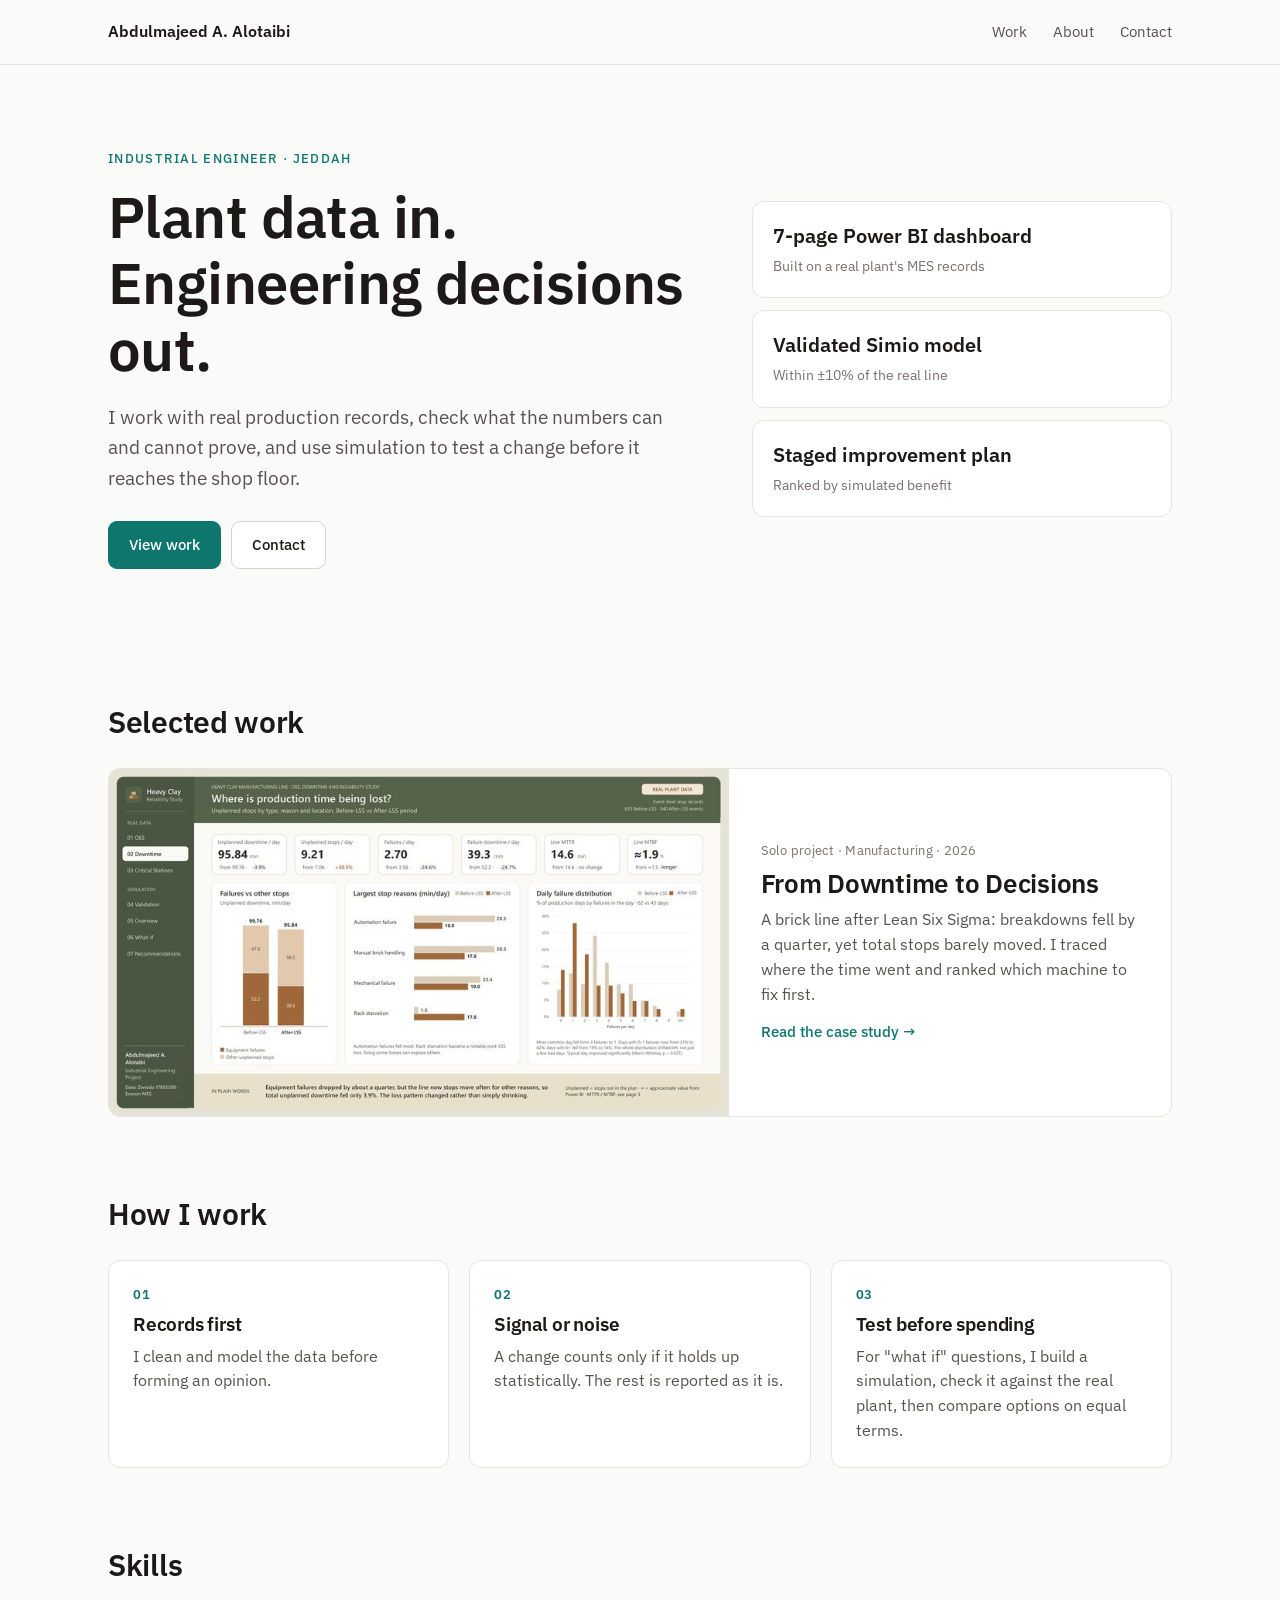
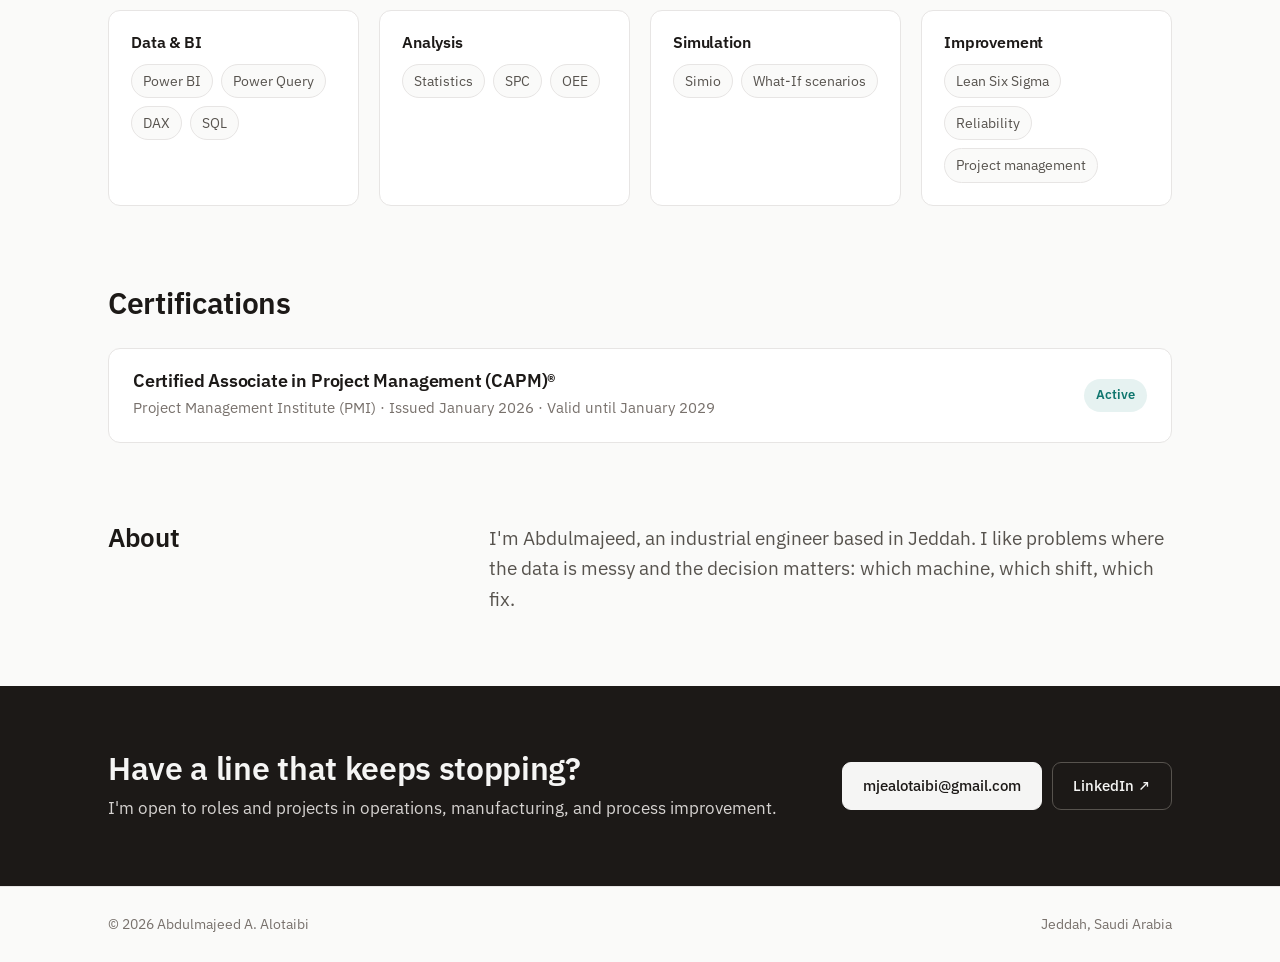
==== index.html @ 5c315143 "Add portfolio site" ====
<!DOCTYPE html>
<html lang="en">
<head>
<meta charset="utf-8">
<meta name="viewport" content="width=device-width, initial-scale=1">
<title>Abdulmajeed A. Alotaibi · Industrial Engineer</title>
<meta name="description" content="Industrial engineer in Jeddah. Real plant data, statistical evidence and validated simulation, used to decide where improvement effort should go first.">
<meta property="og:title" content="Abdulmajeed A. Alotaibi · Industrial Engineer">
<meta property="og:description" content="Plant data in. Engineering decisions out.">
<meta property="og:image" content="projects/heavy-clay/img/dashboard-01-thumb.jpg">
<link rel="icon" href="data:image/svg+xml,%3Csvg xmlns='http://www.w3.org/2000/svg' viewBox='0 0 32 32'%3E%3Crect width='32' height='32' rx='7' fill='%230F766E'/%3E%3Ctext x='16' y='22' font-family='Arial' font-size='16' font-weight='700' fill='white' text-anchor='middle'%3EAA%3C/text%3E%3C/svg%3E">
<link rel="preconnect" href="https://fonts.googleapis.com">
<link rel="preconnect" href="https://fonts.gstatic.com" crossorigin>
<link href="https://fonts.googleapis.com/css2?family=IBM+Plex+Sans:wght@400;500;600&display=swap" rel="stylesheet">
<link rel="stylesheet" href="style.css">
</head>
<body>

<nav class="nav" aria-label="Main">
  <div class="wrap">
    <a class="brand" href="./">Abdulmajeed A. Alotaibi</a>
    <ul>
      <li><a href="#work">Work</a></li>
      <li><a href="#about">About</a></li>
      <li><a href="#contact">Contact</a></li>
    </ul>
  </div>
</nav>

<main>

<header class="hero">
  <div class="wrap">
    <div>
      <div class="eyebrow">Industrial Engineer · Jeddah</div>
      <h1>Plant data in. Engineering decisions out.</h1>
      <p class="lead">I work with real production records, check what the numbers can and cannot prove, and use simulation to test a change before it reaches the shop floor.</p>
      <div class="btns">
        <a class="btn primary" href="#work">View work</a>
        <a class="btn" href="#contact">Contact</a>
      </div>
    </div>
    <div class="proof" aria-label="Highlights">
      <div class="card"><b>7-page Power BI dashboard</b><span>Built on a real plant's MES records</span></div>
      <div class="card"><b>Validated Simio model</b><span>Within ±10% of the real line</span></div>
      <div class="card"><b>Staged improvement plan</b><span>Ranked by simulated benefit</span></div>
    </div>
  </div>
</header>

<section id="work">
  <div class="wrap">
    <div class="sec-head">
      <h2>Selected work</h2>
    </div>
    <div class="work-grid">
      <a class="card work-card feature" href="projects/heavy-clay/">
        <div class="shot"><img src="projects/heavy-clay/img/dashboard-02-thumb.jpg" alt="Dashboard page showing unplanned stops before and after Lean Six Sigma" loading="lazy" width="800" height="450"></div>
        <div class="body">
          <div class="tags">Solo project · Manufacturing · 2026</div>
          <h3>From Downtime to Decisions</h3>
          <p>A brick line after Lean Six Sigma: breakdowns fell by a quarter, yet total stops barely moved. I traced where the time went and ranked which machine to fix first.</p>
          <span class="more">Read the case study →</span>
        </div>
      </a>
    </div>
  </div>
</section>

<section id="method" style="padding-top:8px">
  <div class="wrap">
    <div class="sec-head"><h2>How I work</h2></div>
    <div class="steps3">
      <div class="card"><div class="n">01</div><h3>Records first</h3><p>I clean and model the data before forming an opinion.</p></div>
      <div class="card"><div class="n">02</div><h3>Signal or noise</h3><p>A change counts only if it holds up statistically. The rest is reported as it is.</p></div>
      <div class="card"><div class="n">03</div><h3>Test before spending</h3><p>For "what if" questions, I build a simulation, check it against the real plant, then compare options on equal terms.</p></div>
    </div>
  </div>
</section>

<section id="skills" style="padding-top:8px">
  <div class="wrap">
    <div class="sec-head"><h2>Skills</h2></div>
    <div class="skills">
      <div class="card"><h3>Data &amp; BI</h3><div class="chips"><span class="chip">Power BI</span><span class="chip">Power Query</span><span class="chip">DAX</span><span class="chip">SQL</span></div></div>
      <div class="card"><h3>Analysis</h3><div class="chips"><span class="chip">Statistics</span><span class="chip">SPC</span><span class="chip">OEE</span></div></div>
      <div class="card"><h3>Simulation</h3><div class="chips"><span class="chip">Simio</span><span class="chip">What-If scenarios</span></div></div>
      <div class="card"><h3>Improvement</h3><div class="chips"><span class="chip">Lean Six Sigma</span><span class="chip">Reliability</span><span class="chip">Project management</span></div></div>
    </div>
  </div>
</section>

<section id="certifications" style="padding-top:8px">
  <div class="wrap">
    <div class="sec-head"><h2>Certifications</h2></div>
    <div class="card cert">
      <div>
        <h3>Certified Associate in Project Management (CAPM)®</h3>
        <p>Project Management Institute (PMI) · Issued January 2026 · Valid until January 2029</p>
      </div>
      <span class="badge">Active</span>
    </div>
  </div>
</section>

<section id="about" style="padding-top:8px">
  <div class="wrap about">
    <h2>About</h2>
    <p>I'm Abdulmajeed, an industrial engineer based in Jeddah. I like problems where the data is messy and the decision matters: which machine, which shift, which fix.</p>
  </div>
</section>

</main>

<section class="contact" id="contact">
  <div class="wrap">
    <div>
      <h2>Have a line that keeps stopping?</h2>
      <p>I'm open to roles and projects in operations, manufacturing, and process improvement.</p>
    </div>
    <div class="btns">
      <a class="btn primary" href="mailto:mjealotaibi@gmail.com">mjealotaibi@gmail.com</a>
      <a class="btn" href="https://www.linkedin.com/in/majalotaibi/" target="_blank" rel="noopener">LinkedIn ↗</a>
    </div>
  </div>
</section>

<footer>
  <div class="wrap"><span>© 2026 Abdulmajeed A. Alotaibi</span><span>Jeddah, Saudi Arabia</span></div>
</footer>

</body>
</html>
---- style.css ----
/* Abdulmajeed A. Alotaibi · portfolio
   Palette A: graphite + teal. One accent, used sparingly. */
:root{
  --bg:#FAFAF9; --card:#FFFFFF; --ink:#1C1917; --muted:#78716C; --soft:#57534E;
  --line:#E7E5E4; --line2:#D6D3D1; --accent:#0F766E; --accent-ink:#FFFFFF; --accent-soft:#E6F2F1;
  --real:#A0683A; --sim:#46533C;            /* project data colors, used only inside projects */
  --radius:12px; --wrap:1120px;
}
*{box-sizing:border-box}
html{scroll-behavior:smooth;scroll-padding-top:84px}
body{margin:0;background:var(--bg);color:var(--ink);font-family:"IBM Plex Sans","Segoe UI",system-ui,sans-serif;font-size:17px;line-height:1.6;-webkit-font-smoothing:antialiased}
img,video{max-width:100%;height:auto;display:block}
a{color:var(--accent);text-underline-offset:3px}
h1,h2,h3{line-height:1.15;margin:0;font-weight:600;letter-spacing:-.01em}
p{margin:0}
.wrap{max-width:var(--wrap);margin:0 auto;padding:0 28px}
.eyebrow{font-size:13px;letter-spacing:.1em;text-transform:uppercase;color:var(--accent);font-weight:500}
.muted{color:var(--muted)}
:focus-visible{outline:2px solid var(--accent);outline-offset:3px;border-radius:4px}

/* nav */
.nav{position:sticky;top:0;z-index:20;background:color-mix(in srgb,var(--bg) 92%,transparent);backdrop-filter:blur(8px);border-bottom:1px solid var(--line)}
.nav .wrap{display:flex;align-items:center;justify-content:space-between;height:64px;gap:16px}
.brand{font-weight:600;color:var(--ink);text-decoration:none;font-size:16px;white-space:nowrap}
.nav ul{display:flex;gap:26px;list-style:none;margin:0;padding:0;font-size:15px}
.nav ul a{color:var(--soft);text-decoration:none}
.nav ul a:hover{color:var(--ink)}
.back{color:var(--soft);text-decoration:none;font-size:15px;white-space:nowrap}
.back:hover{color:var(--ink)}

/* buttons */
.btns{display:flex;flex-wrap:wrap;gap:10px}
.btn{display:inline-flex;align-items:center;gap:8px;padding:11px 20px;border-radius:9px;font-size:15px;font-weight:500;text-decoration:none;border:1px solid var(--line2);color:var(--ink);background:var(--card)}
.btn:hover{border-color:var(--ink)}
.btn.primary{background:var(--accent);border-color:var(--accent);color:var(--accent-ink)}
.btn.primary:hover{background:#0B5E58;border-color:#0B5E58}

/* sections */
section{padding:72px 0}
.sec-head{display:flex;justify-content:space-between;align-items:end;gap:20px;margin-bottom:28px}
.sec-head h2{font-size:30px}
.sec-head p{max-width:52ch;color:var(--soft)}
.card{background:var(--card);border:1px solid var(--line);border-radius:var(--radius)}

/* home hero */
.hero{padding:84px 0 64px}
.hero .wrap{display:grid;grid-template-columns:minmax(0,7fr) minmax(0,5fr);gap:56px;align-items:center}
.hero h1{font-size:clamp(38px,5vw,58px);margin:14px 0 18px}
.hero .lead{font-size:19px;color:var(--soft);max-width:54ch;margin-bottom:28px}
.proof{display:grid;gap:12px}
.proof .card{padding:18px 20px}
.proof b{display:block;font-size:20px;font-weight:600}
.proof span{font-size:14px;color:var(--muted)}

/* work cards */
.work-grid{display:grid;grid-template-columns:repeat(2,minmax(0,1fr));gap:20px}
.work-card{overflow:hidden;text-decoration:none;color:inherit;display:flex;flex-direction:column;transition:border-color .15s}
.work-card:hover{border-color:var(--line2)}
.work-card:hover h3{text-decoration:underline;text-underline-offset:4px}
.work-card .shot{aspect-ratio:16/9;background:#EEEDEA;border-bottom:1px solid var(--line)}
.work-card .shot img{width:100%;height:100%;object-fit:cover}
.work-card .body{padding:20px 22px 22px;display:flex;flex-direction:column;gap:8px}
.tags{font-size:13px;color:var(--muted);letter-spacing:.02em}
.work-card h3{font-size:21px}
.work-card p{color:var(--soft);font-size:15.5px}
.more{margin-top:6px;font-size:15px;color:var(--accent);font-weight:500}
.work-card.feature{grid-column:1/-1;display:grid;grid-template-columns:minmax(0,7fr) minmax(0,5fr)}
.work-card.feature .shot{aspect-ratio:auto;min-height:100%;border-bottom:0;border-right:1px solid var(--line)}
.work-card.feature .body{justify-content:center;padding:32px}
.work-card.feature h3{font-size:26px}
.slot{border:1px dashed var(--line2);border-radius:var(--radius);display:flex;align-items:center;justify-content:center;color:var(--muted);font-size:15px;min-height:260px;padding:20px;text-align:center}

/* how I work */
.steps3{display:grid;grid-template-columns:repeat(3,minmax(0,1fr));gap:20px}
.steps3 .card{padding:24px}
.steps3 .n{font-size:13px;color:var(--accent);font-weight:600;letter-spacing:.06em}
.steps3 h3{font-size:19px;margin:8px 0}
.steps3 p{color:var(--soft);font-size:15.5px}

/* skills */
.skills{display:grid;grid-template-columns:repeat(4,minmax(0,1fr));gap:20px}
.skills .card{padding:22px}
.skills h3{font-size:16px;margin-bottom:12px}
.chips{display:flex;flex-wrap:wrap;gap:8px}
.chip{font-size:14px;padding:5px 11px;border-radius:999px;background:var(--bg);border:1px solid var(--line);color:var(--soft)}

/* certifications */
.cert{display:flex;justify-content:space-between;align-items:center;gap:20px;padding:22px 24px}
.cert h3{font-size:18px}
.cert p{font-size:15px;color:var(--muted);margin-top:4px}
.badge{flex:none;font-size:13px;font-weight:600;color:var(--accent);background:var(--accent-soft);padding:6px 12px;border-radius:999px}

/* about + contact */
.about{display:grid;grid-template-columns:minmax(0,4fr) minmax(0,8fr);gap:40px}
.about p{font-size:19px;color:var(--soft);max-width:62ch}
.contact{background:var(--ink);color:#F5F5F4;padding:64px 0}
.contact .wrap{display:flex;justify-content:space-between;align-items:center;gap:28px;flex-wrap:wrap}
.contact h2{font-size:32px}
.contact p{color:#D6D3D1;margin-top:8px}
.contact .btn{background:transparent;color:#F5F5F4;border-color:#57534E}
.contact .btn:hover{border-color:#F5F5F4}
.contact .btn.primary{background:#F5F5F4;color:var(--ink);border-color:#F5F5F4}
footer{padding:26px 0;font-size:14px;color:var(--muted);border-top:1px solid var(--line)}
footer .wrap{display:flex;justify-content:space-between;gap:16px;flex-wrap:wrap}

/* ---------- project page ---------- */
.p-hero{padding:64px 0 40px}
.p-hero h1{font-size:clamp(38px,5.2vw,60px);margin:14px 0 14px}
.p-hero .lead{font-size:20px;color:var(--soft);max-width:60ch;margin-bottom:28px}
.p-cover{margin-top:40px;border-radius:var(--radius);overflow:hidden;border:1px solid var(--line);aspect-ratio:16/7;background:#2B3027}
.p-cover img{width:100%;height:100%;object-fit:cover}

.path{display:grid;grid-template-columns:repeat(7,minmax(0,1fr));position:relative;margin-top:8px}
.path::before{content:"";position:absolute;left:7%;right:7%;top:22px;height:3px;background:var(--line2);border-radius:2px}
.stop{position:relative;text-align:center;text-decoration:none;color:inherit;padding:0 4px}
.stop i{display:block;width:44px;height:44px;margin:0 auto 10px;border-radius:12px;background:var(--card);border:2px solid var(--line2);position:relative}
.stop i::after{content:"";position:absolute;inset:12px;border-radius:4px;background:var(--real)}
.stop.sim i::after{background:var(--sim)}
.stop.dec i::after{background:var(--ink)}
.stop b{display:block;font-size:15px;font-weight:600}
.stop span{display:block;font-size:13px;color:var(--muted);line-height:1.35}
.stop:hover b{text-decoration:underline;text-underline-offset:3px}
.key{display:flex;gap:18px;flex-wrap:wrap;margin-top:18px;font-size:13px;color:var(--muted)}
.key span::before{content:"";display:inline-block;width:10px;height:10px;border-radius:3px;margin-right:7px;vertical-align:-1px;background:var(--real)}
.key .s::before{background:var(--sim)}.key .d::before{background:var(--ink)}

.prose{max-width:68ch}
.prose h3{font-size:21px;margin:34px 0 10px}
.prose h3:first-child{margin-top:0}
.prose p{color:var(--soft);font-size:17.5px}
.prose p+p{margin-top:12px}
.two{display:grid;grid-template-columns:minmax(0,7fr) minmax(0,5fr);gap:48px;align-items:start}
.aside{padding:22px 24px}
.aside h3{font-size:16px;margin-bottom:12px}
.aside ul{margin:0;padding-left:18px;color:var(--soft);font-size:15.5px}
.aside li+li{margin-top:8px}

.gallery{display:grid;grid-template-columns:repeat(3,minmax(0,1fr));gap:16px}
.gallery button{all:unset;cursor:zoom-in;display:flex;flex-direction:column;background:var(--card);border:1px solid var(--line);border-radius:var(--radius);overflow:hidden}
.gallery button:hover{border-color:var(--line2)}
.gallery button:focus-visible{outline:2px solid var(--accent);outline-offset:3px}
.gallery img{aspect-ratio:16/9;width:100%;height:auto;object-fit:cover;border-bottom:1px solid var(--line)}
.gallery .cap{padding:12px 14px;display:flex;flex-direction:column;gap:4px}
.gallery .cap b{font-size:15px;font-weight:600;line-height:1.3}
.gallery .cap span{font-size:12.5px;color:var(--muted)}
.dot{display:inline-block;width:8px;height:8px;border-radius:2px;margin-right:6px;vertical-align:0;background:var(--real)}
.dot.sim{background:var(--sim)}.dot.mix{background:linear-gradient(90deg,var(--real) 50%,var(--sim) 50%)}

.video{border-radius:var(--radius);overflow:hidden;border:1px solid var(--line);background:#000}
.video video{width:100%;aspect-ratio:16/9}

.table-wrap{overflow-x:auto}
table{width:100%;border-collapse:collapse;font-size:15.5px;background:var(--card);border:1px solid var(--line);border-radius:var(--radius);overflow:hidden}
th,td{padding:12px 16px;text-align:left;border-bottom:1px solid var(--line)}
th{font-size:13px;font-weight:500;color:var(--muted);background:#F5F5F4}
td.num,th.num{text-align:right;font-variant-numeric:tabular-nums}
tr.best td{background:var(--accent-soft);font-weight:600}
tr.base td{color:var(--muted);font-style:italic}
tr:last-child td{border-bottom:0}
.note{font-size:14.5px;color:var(--muted);margin-top:12px;max-width:80ch}

.phases{display:grid;grid-template-columns:repeat(3,minmax(0,1fr));gap:16px;margin-top:28px}
.phases .card{padding:20px 22px;border-top:3px solid var(--accent)}
.phases .card:nth-child(2){border-top-color:#5EA59E}
.phases .card:nth-child(3){border-top-color:#B5D6D2}
.phases .lab{font-size:12.5px;font-weight:600;letter-spacing:.06em;color:var(--accent)}
.phases h3{font-size:18px;margin:6px 0 6px}
.phases p{font-size:15px;color:var(--soft)}

.judg{display:grid;grid-template-columns:repeat(3,minmax(0,1fr));gap:16px}
.judg .card{padding:22px}
.judg h3{font-size:17px;margin-bottom:8px}
.judg p{font-size:15.5px;color:var(--soft)}

.report{display:grid;grid-template-columns:minmax(0,5fr) minmax(0,7fr);gap:40px;align-items:center}
.report .doc{aspect-ratio:210/297;max-width:300px;border-radius:6px;overflow:hidden;border:1px solid var(--line);box-shadow:0 1px 0 var(--line)}
.report .doc img{width:100%;height:100%;object-fit:cover}

.pager{display:flex;justify-content:space-between;gap:16px;padding:28px 0;border-top:1px solid var(--line)}
.pager a{text-decoration:none;color:var(--soft)}
.pager a:hover{color:var(--ink)}

/* lightbox */
.lb{position:fixed;inset:0;background:rgba(28,25,23,.94);display:none;z-index:50;align-items:center;justify-content:center;flex-direction:column;padding:24px}
.lb.open{display:flex}
.lb img{max-width:min(1600px,100%);max-height:calc(100vh - 120px);border-radius:8px;background:#fff}
.lb .bar{display:flex;align-items:center;gap:14px;margin-top:14px;color:#E7E5E4;font-size:15px;max-width:1600px;width:100%;justify-content:space-between}
.lb button{all:unset;cursor:pointer;color:#F5F5F4;border:1px solid #57534E;border-radius:8px;padding:8px 14px;font-size:15px}
.lb button:hover{border-color:#F5F5F4}
.lb button:focus-visible{outline:2px solid #5EA59E;outline-offset:2px}

/* responsive */
@media (max-width:980px){
  .work-card.feature{grid-template-columns:minmax(0,1fr)}
  .work-card.feature .shot{aspect-ratio:16/9;border-right:0;border-bottom:1px solid var(--line)}
  .hero .wrap,.two,.about,.report{grid-template-columns:minmax(0,1fr)}
  .skills{grid-template-columns:repeat(2,minmax(0,1fr))}
  .gallery,.steps3,.phases,.judg{grid-template-columns:repeat(2,minmax(0,1fr))}
}
@media (max-width:720px){
  body{font-size:16px}
  .wrap{padding:0 20px}
  section{padding:56px 0}
  .nav ul{gap:16px;font-size:14px}
  .pnav ul{display:none}
  .work-grid,.skills,.gallery,.steps3,.phases,.judg{grid-template-columns:minmax(0,1fr)}
  .sec-head{flex-direction:column;align-items:start}
  .path{grid-template-columns:minmax(0,1fr);gap:6px}
  .path::before{left:21px;right:auto;top:22px;bottom:22px;width:3px;height:auto}
  .stop{display:grid;grid-template-columns:44px minmax(0,1fr);gap:0 14px;text-align:left;align-items:center}
  .stop i{grid-row:span 2;margin:0}
  .cert{flex-direction:column;align-items:start}
  .p-cover{aspect-ratio:16/9}
}
@media (prefers-reduced-motion:reduce){html{scroll-behavior:auto}}
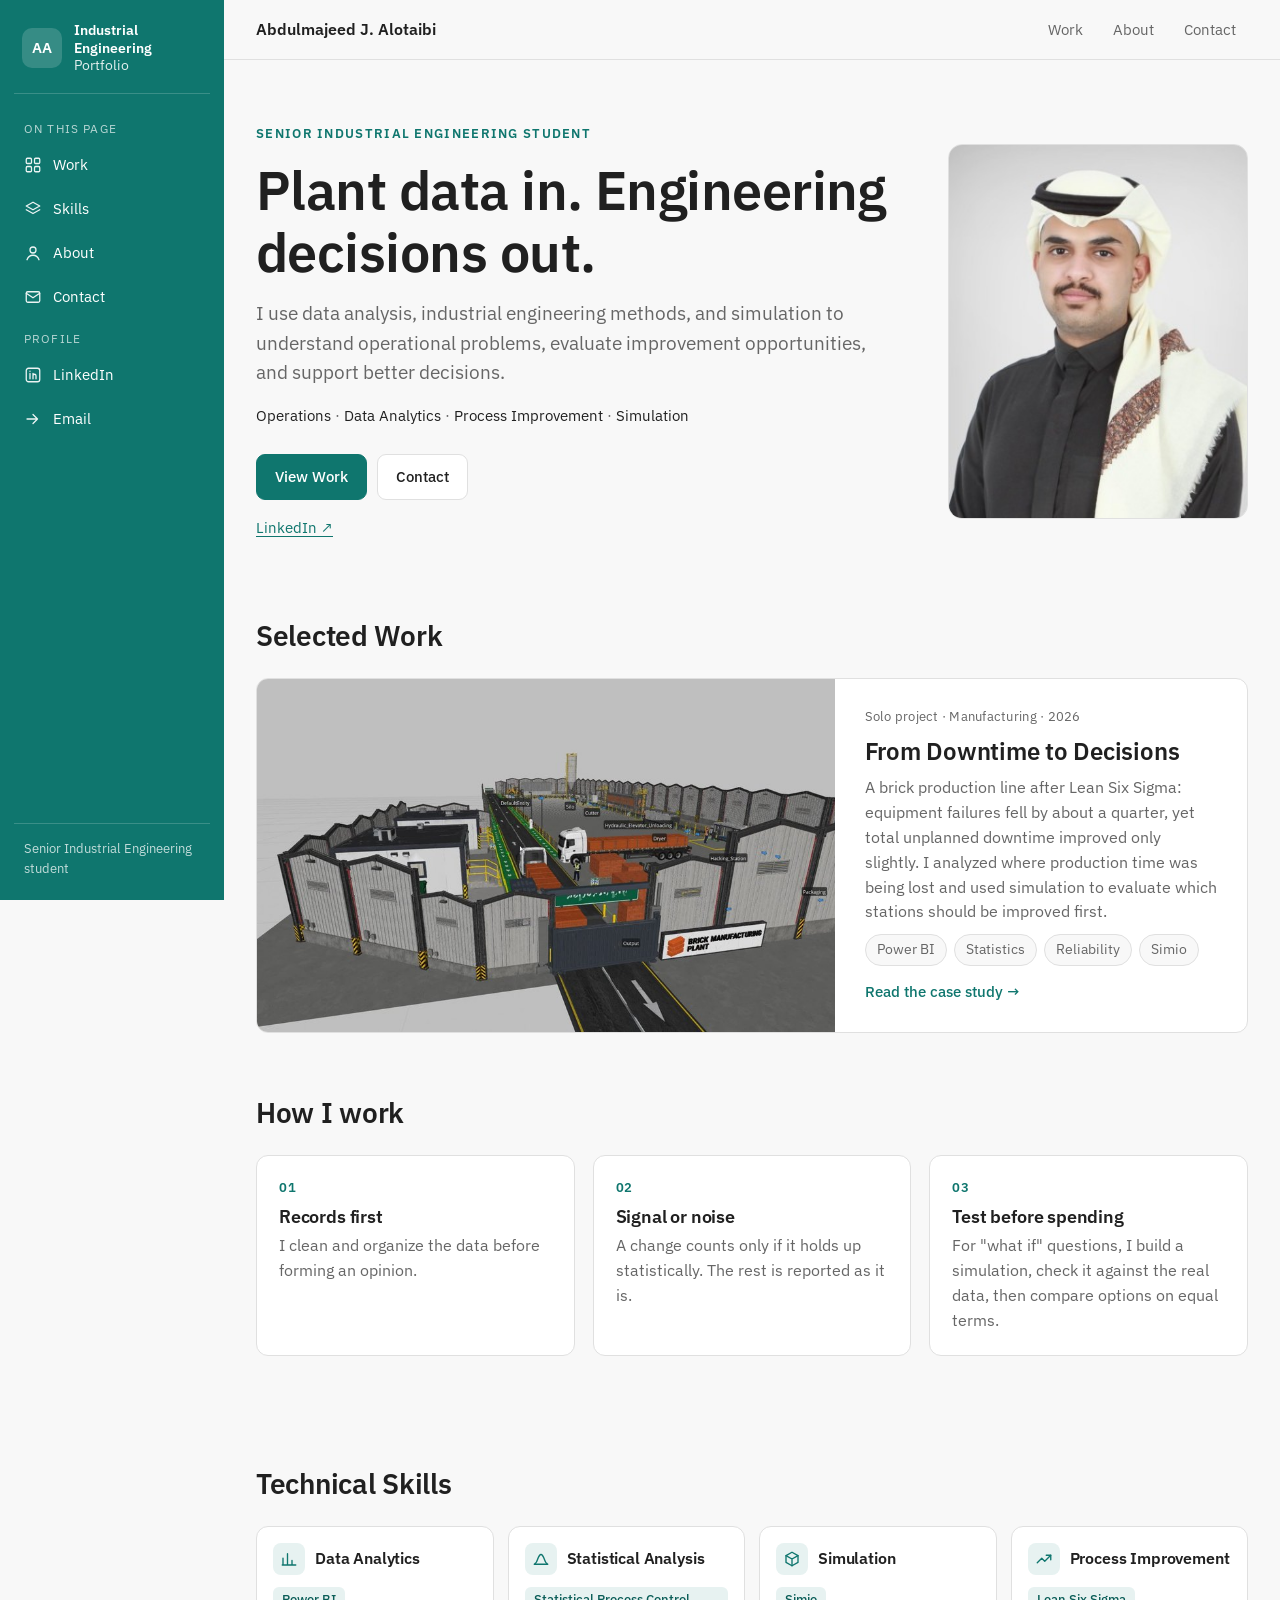
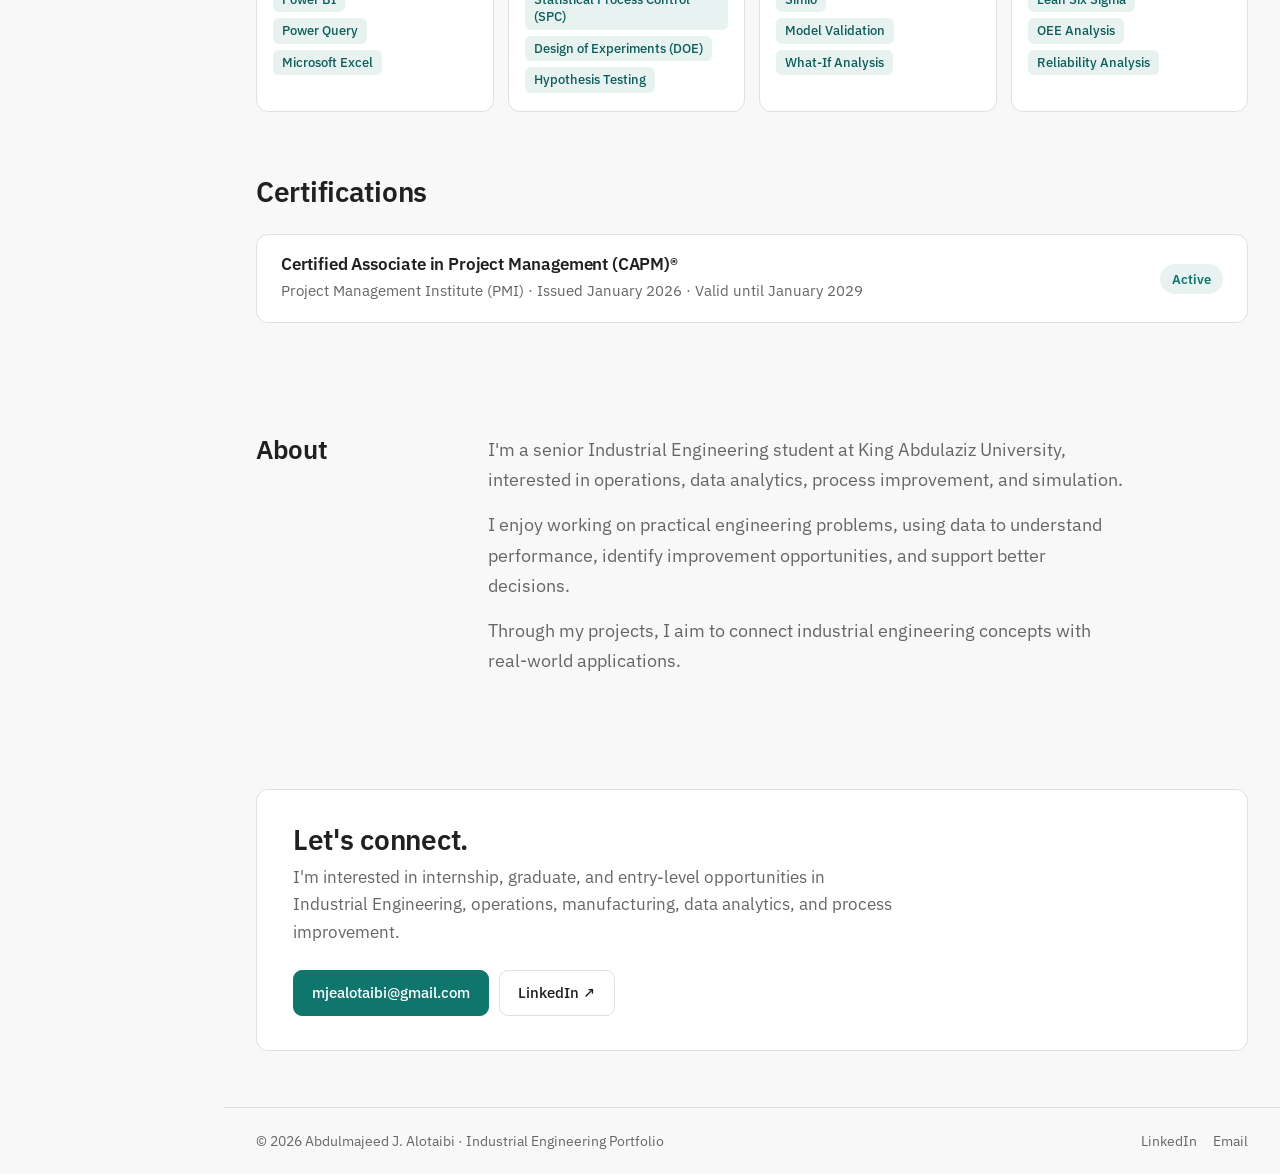
==== commit efb2a6ad: "Add files via upload" ====
--- a/index.html
+++ b/index.html
@@ -3,131 +3,187 @@
 <head>
 <meta charset="utf-8">
 <meta name="viewport" content="width=device-width, initial-scale=1">
-<title>Abdulmajeed A. Alotaibi · Industrial Engineer</title>
-<meta name="description" content="Industrial engineer in Jeddah. Real plant data, statistical evidence and validated simulation, used to decide where improvement effort should go first.">
-<meta property="og:title" content="Abdulmajeed A. Alotaibi · Industrial Engineer">
-<meta property="og:description" content="Plant data in. Engineering decisions out.">
-<meta property="og:image" content="projects/heavy-clay/img/dashboard-01-thumb.jpg">
-<link rel="icon" href="data:image/svg+xml,%3Csvg xmlns='http://www.w3.org/2000/svg' viewBox='0 0 32 32'%3E%3Crect width='32' height='32' rx='7' fill='%230F766E'/%3E%3Ctext x='16' y='22' font-family='Arial' font-size='16' font-weight='700' fill='white' text-anchor='middle'%3EAA%3C/text%3E%3C/svg%3E">
+<title>Abdulmajeed J. Alotaibi | Industrial Engineering Portfolio</title>
+<meta name="description" content="Portfolio of Abdulmajeed J. Alotaibi, a senior Industrial Engineering student using data analysis, industrial engineering methods and simulation to understand operational problems and support better decisions.">
+<meta name="author" content="Abdulmajeed J. Alotaibi">
+<link rel="canonical" href="https://aa-alotaibi.github.io/">
+<meta property="og:type" content="website">
+<meta property="og:site_name" content="Abdulmajeed J. Alotaibi | Industrial Engineering Portfolio">
+<meta property="og:title" content="Abdulmajeed J. Alotaibi | Industrial Engineering Portfolio">
+<meta property="og:description" content="Plant data in. Engineering decisions out. Industrial engineering projects built on real data, statistics and simulation.">
+<meta property="og:url" content="https://aa-alotaibi.github.io/">
+<meta property="og:image" content="https://aa-alotaibi.github.io/projects/heavy-clay/img/og-image.jpg">
+<meta property="og:image:width" content="1200">
+<meta property="og:image:height" content="630">
+<meta property="og:image:alt" content="3D Simio model of a heavy clay brick production line">
+<meta name="twitter:card" content="summary_large_image">
+<meta name="theme-color" content="#0F766E">
+<link rel="icon" href="assets/img/favicon.svg" type="image/svg+xml">
+<link rel="icon" href="assets/img/favicon-32.png" sizes="32x32" type="image/png">
+<link rel="apple-touch-icon" href="assets/img/apple-touch-icon.png">
 <link rel="preconnect" href="https://fonts.googleapis.com">
 <link rel="preconnect" href="https://fonts.gstatic.com" crossorigin>
-<link href="https://fonts.googleapis.com/css2?family=IBM+Plex+Sans:wght@400;500;600&display=swap" rel="stylesheet">
-<link rel="stylesheet" href="style.css">
+<link href="https://fonts.googleapis.com/css2?family=IBM+Plex+Sans:wght@400;500;600&amp;display=swap" rel="stylesheet">
+<link rel="stylesheet" href="assets/css/style.css">
 </head>
-<body>
+<body id="top">
+<a class="skip" href="#main">Skip to content</a>
 
-<nav class="nav" aria-label="Main">
-  <div class="wrap">
-    <a class="brand" href="./">Abdulmajeed A. Alotaibi</a>
-    <ul>
-      <li><a href="#work">Work</a></li>
-      <li><a href="#about">About</a></li>
-      <li><a href="#contact">Contact</a></li>
-    </ul>
-  </div>
-</nav>
+<aside class="sidebar" id="sidebar" aria-label="Sidebar">
+  <button class="sb-close" type="button" data-close-drawer aria-label="Close menu">Close ✕</button>
+  <a class="sb-id" href="#top" aria-label="Abdulmajeed J. Alotaibi, Industrial Engineering Portfolio: back to top">
+    <span class="sb-mono" aria-hidden="true">AA</span>
+    <span class="sb-t"><b>Industrial Engineering</b>Portfolio</span>
+  </a>
+  <div class="sb-label">On this page</div>
+  <ul class="sb-nav" data-spy>
+    <li><a href="#work"><svg viewBox="0 0 24 24" aria-hidden="true"><rect x="3" y="3" width="7" height="7" rx="1.5"/><rect x="14" y="3" width="7" height="7" rx="1.5"/><rect x="3" y="14" width="7" height="7" rx="1.5"/><rect x="14" y="14" width="7" height="7" rx="1.5"/></svg>Work</a></li>
+    <li><a href="#skills"><svg viewBox="0 0 24 24" aria-hidden="true"><path d="M12 3 3 8l9 5 9-5-9-5Z"/><path d="m3 13 9 5 9-5"/></svg>Skills</a></li>
+    <li><a href="#about"><svg viewBox="0 0 24 24" aria-hidden="true"><circle cx="12" cy="8" r="4"/><path d="M4 21c1.5-4 4.5-6 8-6s6.5 2 8 6"/></svg>About</a></li>
+    <li><a href="#contact"><svg viewBox="0 0 24 24" aria-hidden="true"><rect x="3" y="5" width="18" height="14" rx="2"/><path d="m3 7 9 6 9-6"/></svg>Contact</a></li>
+  </ul>
+  <div class="sb-label">Profile</div>
+  <ul class="sb-nav">
+    <li><a href="https://www.linkedin.com/in/majalotaibi/" target="_blank" rel="noopener"><svg viewBox="0 0 24 24" aria-hidden="true"><rect x="3" y="3" width="18" height="18" rx="3"/><path d="M8 10v7M8 7v.01M12 17v-4a2 2 0 0 1 4 0v4M12 10v7"/></svg>LinkedIn<span class="sr-only"> (opens in a new tab)</span></a></li>
+    <li><a href="mailto:mjealotaibi@gmail.com"><svg viewBox="0 0 24 24" aria-hidden="true"><path d="M4 12h12M12 6l6 6-6 6"/></svg>Email</a></li>
+  </ul>
+  <div class="sb-foot">Senior Industrial Engineering student</div>
+</aside>
+<div class="scrim" data-close-drawer></div>
 
-<main>
+<div class="main">
+  <header class="topbar">
+    <div class="in">
+      <a class="wordmark" href="#top">Abdulmajeed J. Alotaibi</a>
+      <nav aria-label="Main">
+        <ul class="topnav" data-spy>
+          <li><a href="#work">Work</a></li>
+          <li><a href="#about">About</a></li>
+          <li><a href="#contact">Contact</a></li>
+        </ul>
+      </nav>
+      <button class="menu-btn" type="button" aria-controls="sidebar" aria-expanded="false"><svg viewBox="0 0 24 24" aria-hidden="true"><path d="M4 7h16M4 12h16M4 17h16"/></svg>Menu</button>
+    </div>
+  </header>
 
-<header class="hero">
-  <div class="wrap">
-    <div>
-      <div class="eyebrow">Industrial Engineer · Jeddah</div>
-      <h1>Plant data in. Engineering decisions out.</h1>
-      <p class="lead">I work with real production records, check what the numbers can and cannot prove, and use simulation to test a change before it reaches the shop floor.</p>
-      <div class="btns">
-        <a class="btn primary" href="#work">View work</a>
-        <a class="btn" href="#contact">Contact</a>
+  <main id="main">
+    <section class="hero" aria-labelledby="hero-title">
+      <div class="wrap">
+        <div>
+          <p class="eyebrow">Senior Industrial Engineering Student</p>
+          <h1 id="hero-title">Plant data in. Engineering decisions out.</h1>
+          <p class="lead">I use data analysis, industrial engineering methods, and simulation to understand operational problems, evaluate improvement opportunities, and support better decisions.</p>
+          <p class="interests">Operations <span>·</span> Data Analytics <span>·</span> Process Improvement <span>·</span> Simulation</p>
+          <div class="btns">
+            <a class="btn primary" href="#work">View Work</a>
+            <a class="btn" href="#contact">Contact</a>
+          </div>
+          <p class="extra"><a href="https://www.linkedin.com/in/majalotaibi/" target="_blank" rel="noopener">LinkedIn ↗</a></p>
+        </div>
+        <figure class="portrait">
+          <img src="assets/img/profile.jpg" alt="Portrait of Abdulmajeed J. Alotaibi" width="320" height="400" fetchpriority="high">
+        </figure>
       </div>
+    </section>
+
+    <section id="work" aria-labelledby="work-title">
+      <div class="wrap">
+        <div class="sec-head"><h2 id="work-title">Selected Work</h2></div>
+        <a class="card work-card" href="projects/heavy-clay/index.html">
+          <div class="shot"><img src="projects/heavy-clay/img/simio-facility-card.jpg" alt="3D Simio model of the heavy clay brick production line" width="960" height="540" loading="lazy"></div>
+          <div class="body">
+            <div class="tags">Solo project · Manufacturing · 2026</div>
+            <h3>From Downtime to Decisions</h3>
+            <p>A brick production line after Lean Six Sigma: equipment failures fell by about a quarter, yet total unplanned downtime improved only slightly. I analyzed where production time was being lost and used simulation to evaluate which stations should be improved first.</p>
+            <div class="chips" aria-label="Tools and methods"><span class="chip">Power BI</span><span class="chip">Statistics</span><span class="chip">Reliability</span><span class="chip">Simio</span></div>
+            <span class="more">Read the case study →</span>
+          </div>
+        </a>
+      </div>
+    </section>
+
+    <section id="approach" aria-labelledby="approach-title" style="padding-top:8px">
+      <div class="wrap">
+        <div class="sec-head"><h2 id="approach-title">How I work</h2></div>
+        <div class="approach">
+          <div class="card"><div class="n">01</div><h3>Records first</h3><p>I clean and organize the data before forming an opinion.</p></div>
+          <div class="card"><div class="n">02</div><h3>Signal or noise</h3><p>A change counts only if it holds up statistically. The rest is reported as it is.</p></div>
+          <div class="card"><div class="n">03</div><h3>Test before spending</h3><p>For "what if" questions, I build a simulation, check it against the real data, then compare options on equal terms.</p></div>
+        </div>
+      </div>
+    </section>
+
+    <section id="skills" aria-labelledby="skills-title">
+      <div class="wrap">
+        <div class="sec-head"><h2 id="skills-title">Technical Skills</h2></div>
+        <div class="skills">
+          <div class="card skill-card">
+            <div class="skill-head"><span class="skill-ico" aria-hidden="true"><svg viewBox="0 0 24 24"><path d="M4 20V11M10 20V5M16 20v-6M21 20H3"/></svg></span><h3>Data Analytics</h3></div>
+            <ul class="skill-tags"><li>Power BI</li><li>Power Query</li><li>Microsoft Excel</li></ul>
+          </div>
+          <div class="card skill-card">
+            <div class="skill-head"><span class="skill-ico" aria-hidden="true"><svg viewBox="0 0 24 24"><path d="M3 19h18"/><path d="M4 18c3 0 4-12 8-12s5 12 8 12"/></svg></span><h3>Statistical Analysis</h3></div>
+            <ul class="skill-tags"><li>Statistical Process Control (SPC)</li><li>Design of Experiments (DOE)</li><li>Hypothesis Testing</li></ul>
+          </div>
+          <div class="card skill-card">
+            <div class="skill-head"><span class="skill-ico" aria-hidden="true"><svg viewBox="0 0 24 24"><path d="M12 3 4 7.5v9L12 21l8-4.5v-9L12 3Z"/><path d="M4 7.5 12 12l8-4.5M12 12v9"/></svg></span><h3>Simulation</h3></div>
+            <ul class="skill-tags"><li>Simio</li><li>Model Validation</li><li>What-If Analysis</li></ul>
+          </div>
+          <div class="card skill-card">
+            <div class="skill-head"><span class="skill-ico" aria-hidden="true"><svg viewBox="0 0 24 24"><path d="M3 17l6-6 4 4 8-8"/><path d="M15 7h6v6"/></svg></span><h3>Process Improvement</h3></div>
+            <ul class="skill-tags"><li>Lean Six Sigma</li><li>OEE Analysis</li><li>Reliability Analysis</li></ul>
+          </div>
+        </div>
+      </div>
+    </section>
+
+    <section id="certifications" aria-labelledby="cert-title" style="padding-top:8px">
+      <div class="wrap">
+        <div class="sec-head"><h2 id="cert-title">Certifications</h2></div>
+        <div class="card cert">
+          <div>
+            <h3>Certified Associate in Project Management (CAPM)®</h3>
+            <p>Project Management Institute (PMI) · Issued January 2026 · Valid until January 2029</p>
+          </div>
+          <span class="badge">Active</span>
+        </div>
+      </div>
+    </section>
+
+    <section id="about" aria-labelledby="about-title">
+      <div class="wrap about">
+        <h2 id="about-title">About</h2>
+        <div class="txt">
+          <p>I'm a senior Industrial Engineering student at King Abdulaziz University, interested in operations, data analytics, process improvement, and simulation.</p>
+          <p>I enjoy working on practical engineering problems, using data to understand performance, identify improvement opportunities, and support better decisions.</p>
+          <p>Through my projects, I aim to connect industrial engineering concepts with real-world applications.</p>
+        </div>
+      </div>
+    </section>
+
+    <section id="contact" class="contact" aria-labelledby="contact-title">
+      <div class="wrap">
+        <div class="card">
+          <div>
+            <h2 id="contact-title">Let's connect.</h2>
+            <p>I'm interested in internship, graduate, and entry-level opportunities in Industrial Engineering, operations, manufacturing, data analytics, and process improvement.</p>
+          </div>
+          <div class="btns">
+            <a class="btn primary" href="mailto:mjealotaibi@gmail.com">mjealotaibi@gmail.com</a>
+            <a class="btn" href="https://www.linkedin.com/in/majalotaibi/" target="_blank" rel="noopener">LinkedIn ↗</a>
+          </div>
+        </div>
+      </div>
+    </section>
+  </main>
+
+  <footer>
+    <div class="wrap">
+      <span>© 2026 Abdulmajeed J. Alotaibi · Industrial Engineering Portfolio</span>
+      <span class="links"><a href="https://www.linkedin.com/in/majalotaibi/" target="_blank" rel="noopener">LinkedIn</a><a href="mailto:mjealotaibi@gmail.com">Email</a></span>
     </div>
-    <div class="proof" aria-label="Highlights">
-      <div class="card"><b>7-page Power BI dashboard</b><span>Built on a real plant's MES records</span></div>
-      <div class="card"><b>Validated Simio model</b><span>Within ±10% of the real line</span></div>
-      <div class="card"><b>Staged improvement plan</b><span>Ranked by simulated benefit</span></div>
-    </div>
-  </div>
-</header>
-
-<section id="work">
-  <div class="wrap">
-    <div class="sec-head">
-      <h2>Selected work</h2>
-    </div>
-    <div class="work-grid">
-      <a class="card work-card feature" href="projects/heavy-clay/">
-        <div class="shot"><img src="projects/heavy-clay/img/dashboard-02-thumb.jpg" alt="Dashboard page showing unplanned stops before and after Lean Six Sigma" loading="lazy" width="800" height="450"></div>
-        <div class="body">
-          <div class="tags">Solo project · Manufacturing · 2026</div>
-          <h3>From Downtime to Decisions</h3>
-          <p>A brick line after Lean Six Sigma: breakdowns fell by a quarter, yet total stops barely moved. I traced where the time went and ranked which machine to fix first.</p>
-          <span class="more">Read the case study →</span>
-        </div>
-      </a>
-    </div>
-  </div>
-</section>
-
-<section id="method" style="padding-top:8px">
-  <div class="wrap">
-    <div class="sec-head"><h2>How I work</h2></div>
-    <div class="steps3">
-      <div class="card"><div class="n">01</div><h3>Records first</h3><p>I clean and model the data before forming an opinion.</p></div>
-      <div class="card"><div class="n">02</div><h3>Signal or noise</h3><p>A change counts only if it holds up statistically. The rest is reported as it is.</p></div>
-      <div class="card"><div class="n">03</div><h3>Test before spending</h3><p>For "what if" questions, I build a simulation, check it against the real plant, then compare options on equal terms.</p></div>
-    </div>
-  </div>
-</section>
-
-<section id="skills" style="padding-top:8px">
-  <div class="wrap">
-    <div class="sec-head"><h2>Skills</h2></div>
-    <div class="skills">
-      <div class="card"><h3>Data &amp; BI</h3><div class="chips"><span class="chip">Power BI</span><span class="chip">Power Query</span><span class="chip">DAX</span><span class="chip">SQL</span></div></div>
-      <div class="card"><h3>Analysis</h3><div class="chips"><span class="chip">Statistics</span><span class="chip">SPC</span><span class="chip">OEE</span></div></div>
-      <div class="card"><h3>Simulation</h3><div class="chips"><span class="chip">Simio</span><span class="chip">What-If scenarios</span></div></div>
-      <div class="card"><h3>Improvement</h3><div class="chips"><span class="chip">Lean Six Sigma</span><span class="chip">Reliability</span><span class="chip">Project management</span></div></div>
-    </div>
-  </div>
-</section>
-
-<section id="certifications" style="padding-top:8px">
-  <div class="wrap">
-    <div class="sec-head"><h2>Certifications</h2></div>
-    <div class="card cert">
-      <div>
-        <h3>Certified Associate in Project Management (CAPM)®</h3>
-        <p>Project Management Institute (PMI) · Issued January 2026 · Valid until January 2029</p>
-      </div>
-      <span class="badge">Active</span>
-    </div>
-  </div>
-</section>
-
-<section id="about" style="padding-top:8px">
-  <div class="wrap about">
-    <h2>About</h2>
-    <p>I'm Abdulmajeed, an industrial engineer based in Jeddah. I like problems where the data is messy and the decision matters: which machine, which shift, which fix.</p>
-  </div>
-</section>
-
-</main>
-
-<section class="contact" id="contact">
-  <div class="wrap">
-    <div>
-      <h2>Have a line that keeps stopping?</h2>
-      <p>I'm open to roles and projects in operations, manufacturing, and process improvement.</p>
-    </div>
-    <div class="btns">
-      <a class="btn primary" href="mailto:mjealotaibi@gmail.com">mjealotaibi@gmail.com</a>
-      <a class="btn" href="https://www.linkedin.com/in/majalotaibi/" target="_blank" rel="noopener">LinkedIn ↗</a>
-    </div>
-  </div>
-</section>
-
-<footer>
-  <div class="wrap"><span>© 2026 Abdulmajeed A. Alotaibi</span><span>Jeddah, Saudi Arabia</span></div>
-</footer>
-
+  </footer>
+</div>
+<script src="assets/js/site.js" defer></script>
 </body>
 </html>
--- a/assets/css/style.css
+++ b/assets/css/style.css
@@ -0,0 +1,288 @@
+/* Abdulmajeed J. Alotaibi · Industrial Engineering Portfolio
+   One accent colour (--primary), shared by buttons, sidebar, links, focus and active states. */
+:root{
+  --primary:#0F766E;          /* the "View Work" teal: buttons, sidebar, links, active states */
+  --primary-dark:#0B5E58;     /* hover/pressed shade of the same teal */
+  --primary-soft:#E7F2F1;     /* very light tint for subtle highlights */
+  --bg:#F8F8F8;
+  --card:#FFFFFF;
+  --text:#202020;
+  --text-2:#666666;
+  --border:#E0E0E0;
+  --real:#A0683A;             /* project data colour: real plant data (matches report + dashboard) */
+  --sim:#46533C;              /* project data colour: simulation */
+  --radius:12px;
+  --sidebar:224px;
+  --topbar:60px;
+  --content:1080px;
+  --ease:160ms ease;
+}
+*{box-sizing:border-box}
+html{scroll-behavior:smooth;scroll-padding-top:calc(var(--topbar) + 16px)}
+body{margin:0;background:var(--bg);color:var(--text);font-family:"IBM Plex Sans","Segoe UI",system-ui,-apple-system,sans-serif;font-size:17px;line-height:1.6;-webkit-font-smoothing:antialiased;overflow-x:hidden}
+img,video{max-width:100%;height:auto;display:block}
+a{color:var(--primary);text-underline-offset:3px;transition:color var(--ease)}
+a:hover{color:var(--primary-dark)}
+h1,h2,h3{margin:0;line-height:1.15;font-weight:600;letter-spacing:-.01em;color:var(--text)}
+p{margin:0}
+:focus-visible{outline:2px solid var(--primary);outline-offset:3px;border-radius:6px}
+.skip{position:absolute;left:-999px;top:8px;background:var(--primary);color:#fff;padding:8px 14px;border-radius:8px;z-index:100}
+.skip:focus{left:12px;color:#fff}
+.sr-only{position:absolute;width:1px;height:1px;padding:0;margin:-1px;overflow:hidden;clip:rect(0,0,0,0);border:0}
+
+/* ---------- sidebar ---------- */
+.sidebar{position:fixed;inset:0 auto 0 0;width:var(--sidebar);background:var(--primary);color:#fff;display:flex;flex-direction:column;padding:22px 14px;z-index:40;overflow-y:auto}
+.sb-id{display:flex;align-items:center;gap:12px;padding:0 8px 18px;border-bottom:1px solid rgba(255,255,255,.18);margin-bottom:14px;color:#fff;text-decoration:none}
+.sb-id:hover{color:#fff}
+.sb-mono{flex:none;width:40px;height:40px;border-radius:10px;background:rgba(255,255,255,.16);display:grid;place-items:center;font-weight:600;font-size:15px;letter-spacing:.02em}
+.sb-t{display:block;font-size:13.5px;line-height:1.3;color:rgba(255,255,255,.88)}
+.sb-t b{display:block;font-weight:600;color:#fff}
+.sb-label{font-size:11.5px;letter-spacing:.1em;text-transform:uppercase;color:rgba(255,255,255,.7);padding:12px 10px 6px}
+.sb-nav{list-style:none;margin:0;padding:0;display:flex;flex-direction:column;gap:2px}
+.sb-nav a{display:flex;align-items:center;gap:11px;padding:9px 10px;border-radius:8px;color:#fff;text-decoration:none;font-size:15px;transition:background var(--ease)}
+.sb-nav a:hover{background:rgba(255,255,255,.12);color:#fff}
+.sb-nav a.active{background:rgba(255,255,255,.2);font-weight:500}
+.sb-nav svg{flex:none;width:18px;height:18px;stroke:currentColor;fill:none;stroke-width:1.7;stroke-linecap:round;stroke-linejoin:round;opacity:.92}
+.sb-nav a:focus-visible{outline:2px solid #fff;outline-offset:1px}
+.sb-foot{margin-top:auto;padding:14px 10px 0;border-top:1px solid rgba(255,255,255,.18);font-size:12.5px;color:rgba(255,255,255,.75)}
+.sb-close{display:none}
+
+/* ---------- main column + top bar ---------- */
+.main{margin-left:var(--sidebar);min-width:0}
+.topbar{position:sticky;top:0;z-index:30;height:var(--topbar);background:rgba(248,248,248,.94);backdrop-filter:blur(8px);border-bottom:1px solid var(--border)}
+.topbar .in{max-width:var(--content);margin:0 auto;height:100%;padding:0 32px;display:flex;align-items:center;justify-content:space-between;gap:16px}
+.wordmark{font-weight:600;color:var(--text);text-decoration:none;font-size:15.5px;white-space:nowrap}
+.wordmark:hover{color:var(--primary)}
+.crumb{font-size:14.5px;color:var(--text-2);white-space:nowrap;overflow:hidden;text-overflow:ellipsis}
+.crumb a{color:var(--text-2);text-decoration:none}
+.crumb a:hover{color:var(--primary)}
+.topnav{display:flex;gap:6px;list-style:none;margin:0;padding:0}
+.topnav a{display:block;padding:6px 12px;border-radius:999px;color:var(--text-2);text-decoration:none;font-size:15px;transition:color var(--ease),background var(--ease)}
+.topnav a:hover{color:var(--primary)}
+.topnav a.active{background:var(--primary);color:#fff}
+.menu-btn{display:none;align-items:center;gap:8px;border:1px solid var(--border);background:var(--card);color:var(--text);border-radius:8px;padding:7px 12px;font:inherit;font-size:14.5px;cursor:pointer}
+.menu-btn svg{width:18px;height:18px;stroke:currentColor;fill:none;stroke-width:1.8;stroke-linecap:round}
+.wrap{max-width:var(--content);margin:0 auto;padding:0 32px}
+
+/* ---------- shared blocks ---------- */
+section{padding:56px 0}
+.eyebrow{font-size:13px;letter-spacing:.1em;text-transform:uppercase;color:var(--primary);font-weight:600}
+.sec-head{display:flex;justify-content:space-between;align-items:end;gap:24px;margin-bottom:26px;flex-wrap:wrap}
+.sec-head h2{font-size:28px}
+.sec-head p{max-width:56ch;color:var(--text-2);font-size:16px}
+.card{background:var(--card);border:1px solid var(--border);border-radius:var(--radius)}
+.btns{display:flex;flex-wrap:wrap;gap:10px}
+.btn{display:inline-flex;align-items:center;gap:8px;padding:10px 18px;border-radius:9px;font-size:15px;font-weight:500;text-decoration:none;border:1px solid var(--border);background:var(--card);color:var(--text);transition:border-color var(--ease),background var(--ease),color var(--ease)}
+.btn:hover{border-color:var(--primary);color:var(--primary)}
+.btn.primary{background:var(--primary);border-color:var(--primary);color:#fff}
+.btn.primary:hover{background:var(--primary-dark);border-color:var(--primary-dark);color:#fff}
+.chips{display:flex;flex-wrap:wrap;gap:7px}
+.chip{font-size:13.5px;padding:4px 11px;border-radius:999px;background:var(--bg);border:1px solid var(--border);color:var(--text-2)}
+.muted{color:var(--text-2)}
+.note{font-size:14.5px;color:var(--text-2);margin-top:12px;max-width:82ch}
+
+/* ---------- home ---------- */
+.hero{padding:64px 0 24px}
+.hero .wrap{display:grid;grid-template-columns:minmax(0,1fr) 300px;gap:56px;align-items:center}
+.hero h1{font-size:clamp(36px,4.6vw,54px);margin:14px 0 16px}
+.hero .lead{font-size:18.5px;color:var(--text-2);max-width:56ch}
+.interests{margin:16px 0 26px;font-size:15px;color:var(--text)}
+.interests span{color:var(--text-2)}
+.hero .extra{margin-top:16px;font-size:15px;color:var(--text-2)}
+.portrait{margin:0;justify-self:end;width:100%;max-width:300px}
+.portrait img{width:100%;aspect-ratio:4/5;object-fit:cover;border-radius:14px;border:1px solid var(--border);background:#e9e9e9}
+
+.work-card{display:grid;grid-template-columns:minmax(0,7fr) minmax(0,5fr);overflow:hidden;color:inherit;text-decoration:none;transition:border-color var(--ease)}
+.work-card:hover{border-color:var(--primary)}
+.work-card:hover h3{color:var(--primary)}
+.work-card .shot{background:#2B3027;min-height:100%}
+.work-card .shot img{width:100%;height:100%;object-fit:cover;aspect-ratio:16/9}
+.work-card .body{padding:28px 30px;display:flex;flex-direction:column;gap:10px;justify-content:center}
+.tags{font-size:13px;color:var(--text-2);letter-spacing:.02em}
+.work-card h3{font-size:24px;transition:color var(--ease)}
+.work-card p{color:var(--text-2);font-size:15.5px}
+.more{margin-top:4px;font-size:15px;color:var(--primary);font-weight:500}
+
+.approach{display:grid;grid-template-columns:repeat(3,minmax(0,1fr));gap:18px}
+.approach .card{padding:22px}
+.approach .n{font-size:13px;color:var(--primary);font-weight:600;letter-spacing:.06em}
+.approach h3{font-size:18px;margin:8px 0 6px}
+.approach p{color:var(--text-2);font-size:15.5px}
+
+/* Technical Skills: four equal cards (4 / 2 / 1 columns) */
+.skills{display:grid;grid-template-columns:repeat(4,minmax(0,1fr));gap:14px}
+.skill-card{padding:16px 16px 18px;transition:border-color var(--ease)}
+.skill-card:hover{border-color:var(--primary)}
+.skill-head{display:flex;align-items:center;gap:10px;margin-bottom:12px}
+.skill-ico{flex:none;width:32px;height:32px;border-radius:8px;background:var(--primary-soft);display:grid;place-items:center}
+.skill-ico svg{width:18px;height:18px;fill:none;stroke:var(--primary);stroke-width:1.8;stroke-linecap:round;stroke-linejoin:round}
+.skill-head h3{font-size:15.5px;line-height:1.25}
+.skill-tags{list-style:none;margin:0;padding:0;display:flex;flex-wrap:wrap;gap:6px}
+.skill-tags li{font-size:13px;line-height:1.35;padding:4px 9px;border-radius:6px;background:var(--primary-soft);color:var(--primary-dark);font-weight:500}
+@media (min-width:1200px){.skill-tags{flex-direction:column;align-items:flex-start}}  /* one skill per line in the narrow 4-column cards */
+@media (max-width:1199px){.skills{grid-template-columns:repeat(2,minmax(0,1fr))}}
+@media (max-width:599px){.skills{grid-template-columns:minmax(0,1fr)}}
+
+.cert{display:flex;justify-content:space-between;align-items:center;gap:20px;padding:20px 24px;flex-wrap:wrap}
+.cert h3{font-size:17px}
+.cert p{font-size:14.5px;color:var(--text-2);margin-top:4px}
+.badge{flex:none;font-size:12.5px;font-weight:600;color:var(--primary);background:var(--primary-soft);padding:5px 12px;border-radius:999px}
+
+.about{display:grid;grid-template-columns:200px minmax(0,1fr);gap:32px}
+.about .txt{max-width:64ch;display:grid;gap:14px}
+.about .txt p{font-size:18px;color:var(--text-2);line-height:1.7}
+
+.contact .card{padding:34px 36px;display:flex;justify-content:space-between;align-items:center;gap:24px;flex-wrap:wrap}
+.contact h2{font-size:28px}
+.contact p{color:var(--text-2);margin-top:8px;max-width:60ch}
+
+/* ---------- footer ---------- */
+footer{border-top:1px solid var(--border);background:var(--bg);padding:22px 0;font-size:14px;color:var(--text-2)}
+footer .wrap{display:flex;justify-content:space-between;align-items:center;gap:14px;flex-wrap:wrap}
+footer a{color:var(--text-2);text-decoration:none}
+footer a:hover{color:var(--primary)}
+footer .links{display:flex;gap:16px;flex-wrap:wrap}
+
+/* ---------- project page ---------- */
+.p-hero{padding:56px 0 36px}
+.p-hero h1{font-size:clamp(34px,5vw,56px);margin:12px 0 12px;overflow-wrap:break-word}
+.p-hero .lead{font-size:19px;color:var(--text-2);max-width:60ch;margin-bottom:26px}
+.p-cover{margin:36px 0 0;border-radius:var(--radius);overflow:hidden;border:1px solid var(--border);background:#2B3027}
+.p-cover img{width:100%;aspect-ratio:16/9;object-fit:cover}
+.p-cover figcaption{font-size:13.5px;color:var(--text-2);background:var(--card);padding:10px 14px;border-top:1px solid var(--border)}
+
+.hl{display:grid;grid-template-columns:minmax(0,1fr) minmax(0,1fr);gap:16px}
+.hl .card{padding:20px 22px}
+.hl h3{font-size:14px;letter-spacing:.06em;text-transform:uppercase;display:flex;align-items:center;gap:8px;margin-bottom:12px}
+.hl h3::before{content:"";width:10px;height:10px;border-radius:3px;background:var(--real)}
+.hl .sim h3::before{background:var(--sim)}
+.hl ul{list-style:none;margin:0;padding:0;display:grid;gap:10px}
+.hl li{display:grid;grid-template-columns:118px minmax(0,1fr);gap:12px;align-items:baseline;font-size:15px;color:var(--text-2)}
+.hl li b{font-size:21px;font-weight:600;color:var(--text);font-variant-numeric:tabular-nums}
+.hl .fine{font-size:13px;color:var(--text-2);margin-top:14px;border-top:1px solid var(--border);padding-top:10px}
+
+.path{display:grid;grid-template-columns:repeat(7,minmax(0,1fr));position:relative}
+.path::before{content:"";position:absolute;left:7%;right:7%;top:21px;height:3px;background:var(--border);border-radius:2px}
+.stop{position:relative;text-align:center;text-decoration:none;color:inherit;padding:0 4px}
+.stop i{display:block;width:42px;height:42px;margin:0 auto 9px;border-radius:11px;background:var(--card);border:2px solid var(--border);position:relative;transition:border-color var(--ease)}
+.stop i::after{content:"";position:absolute;inset:11px;border-radius:4px;background:var(--real)}
+.stop.sim i::after{background:var(--sim)}
+.stop.dec i::after{background:var(--text)}
+.stop b{display:block;font-size:14.5px;font-weight:600;color:var(--text)}
+.stop span{display:block;font-size:12.5px;color:var(--text-2);line-height:1.35}
+.stop:hover i{border-color:var(--primary)}
+.stop:hover b{color:var(--primary)}
+.key{display:flex;gap:18px;flex-wrap:wrap;margin-top:16px;font-size:13px;color:var(--text-2)}
+.key span::before{content:"";display:inline-block;width:10px;height:10px;border-radius:3px;margin-right:7px;vertical-align:-1px;background:var(--real)}
+.key .s::before{background:var(--sim)}.key .d::before{background:var(--text)}
+
+.two{display:grid;grid-template-columns:minmax(0,7fr) minmax(0,5fr);gap:44px;align-items:start}
+.prose{max-width:68ch}
+.prose h3{font-size:20px;margin:30px 0 10px}
+.prose h3:first-child{margin-top:0}
+.prose p{color:var(--text-2);font-size:17px}
+.prose p+p{margin-top:12px}
+.aside{padding:20px 22px}
+.aside h3{font-size:15.5px;margin-bottom:10px}
+.aside ul{margin:0;padding-left:18px;color:var(--text-2);font-size:15px}
+.aside li+li{margin-top:7px}
+.contrib{list-style:none;margin:0;padding:0;display:grid;grid-template-columns:repeat(2,minmax(0,1fr));gap:10px 28px}
+.contrib li{position:relative;padding-left:22px;color:var(--text-2);font-size:16px}
+.contrib li::before{content:"";position:absolute;left:0;top:.62em;width:9px;height:9px;border-radius:2px;background:var(--primary)}
+
+.gallery{display:grid;grid-template-columns:repeat(auto-fill,minmax(min(100%,290px),1fr));gap:16px}
+.g-item{all:unset;box-sizing:border-box;cursor:zoom-in;display:flex;flex-direction:column;background:var(--card);border:1px solid var(--border);border-radius:var(--radius);overflow:hidden;transition:border-color var(--ease)}
+.g-item:hover{border-color:var(--primary)}
+.g-item:focus-visible{outline:2px solid var(--primary);outline-offset:3px}
+.g-item img{width:100%;aspect-ratio:16/9;object-fit:contain;background:#EEE;border-bottom:1px solid var(--border)}
+.g-item .cap{padding:12px 14px;display:flex;flex-direction:column;gap:4px}
+.g-item .cap b{font-size:14.5px;font-weight:600;line-height:1.3;color:var(--text)}
+.g-item .cap span{font-size:12.5px;color:var(--text-2)}
+.dot{display:inline-block;width:8px;height:8px;border-radius:2px;margin-right:6px;background:var(--real)}
+.dot.sim{background:var(--sim)}
+.dot.mix{background:var(--real);box-shadow:9px 0 0 var(--sim);margin-right:15px}
+
+.video{border-radius:var(--radius);overflow:hidden;border:1px solid var(--border);background:#000}
+.video video{width:100%;aspect-ratio:16/9;background:#000}
+
+.table-wrap{overflow-x:auto;border:1px solid var(--border);border-radius:var(--radius);background:var(--card)}
+table{width:100%;border-collapse:collapse;font-size:15px;min-width:560px}
+.tcap{font-size:14px;color:var(--text-2);margin:0 0 10px}
+th,td{padding:11px 16px;text-align:left;border-bottom:1px solid var(--border)}
+th{font-size:13px;font-weight:500;color:var(--text-2);background:#F4F4F4}
+td.num,th.num{text-align:right;font-variant-numeric:tabular-nums}
+tr.best td{background:var(--primary-soft);font-weight:600}
+tr.base td{color:var(--text-2);font-style:italic}
+tbody tr:last-child td{border-bottom:0}
+
+.phases{display:grid;grid-template-columns:repeat(3,minmax(0,1fr));gap:16px;margin-top:26px}
+.phases .card{padding:20px 22px;border-top:3px solid var(--primary)}
+.phases .lab{font-size:12px;font-weight:600;letter-spacing:.07em;color:var(--primary)}
+.phases h3{font-size:18px;margin:6px 0}
+.phases p{font-size:15px;color:var(--text-2)}
+
+.judg{display:grid;grid-template-columns:repeat(3,minmax(0,1fr));gap:16px}
+.judg .card{padding:20px 22px}
+.judg h3{font-size:16.5px;margin-bottom:8px}
+.judg p{font-size:15px;color:var(--text-2)}
+
+.report{display:grid;grid-template-columns:220px minmax(0,1fr);gap:40px;align-items:center}
+.report .doc{aspect-ratio:210/297;border-radius:6px;overflow:hidden;border:1px solid var(--border);background:#fff}
+.report .doc img{width:100%;height:100%;object-fit:cover}
+.report h2{font-size:28px;margin-bottom:10px}
+.report p{color:var(--text-2);max-width:58ch}
+
+/* ---------- lightbox ---------- */
+.lb{position:fixed;inset:0;z-index:60;background:rgba(20,20,20,.95);display:none;flex-direction:column}
+.lb.open{display:flex}
+.lb[hidden]{display:none}
+.lb-top{display:flex;justify-content:space-between;align-items:center;gap:12px;padding:12px 16px;color:#EEE;font-size:14.5px}
+.lb-title{white-space:nowrap;overflow:hidden;text-overflow:ellipsis}
+.lb-stage{flex:1;min-height:0;overflow:auto;display:flex;align-items:center;justify-content:center;padding:0 16px}
+.lb-stage img{max-width:100%;max-height:100%;object-fit:contain;border-radius:6px;background:#fff;cursor:zoom-in}
+.lb-stage.zoom{align-items:flex-start;justify-content:flex-start}
+.lb-stage.zoom img{max-width:none;max-height:none;width:3200px;cursor:zoom-out}
+.lb-bar{display:flex;justify-content:center;gap:10px;padding:12px 16px 16px;flex-wrap:wrap}
+.lb button{all:unset;box-sizing:border-box;cursor:pointer;white-space:nowrap;color:#F4F4F4;border:1px solid #555;border-radius:8px;padding:8px 14px;font-size:14.5px;line-height:1.2}
+.lb button:hover{border-color:#fff}
+.lb button:focus-visible{outline:2px solid #5EA59E;outline-offset:2px}
+
+/* ---------- responsive ---------- */
+.scrim{display:none}
+@media (max-width:1023px){
+  .sidebar{transform:translateX(-100%);transition:transform 200ms ease;box-shadow:none;width:min(280px,86vw)}
+  .sidebar.open{transform:none}
+  .sb-close{all:unset;box-sizing:border-box;display:inline-flex;align-self:flex-end;cursor:pointer;color:#fff;border:1px solid rgba(255,255,255,.4);border-radius:8px;padding:5px 10px;font-size:14px;margin:-6px 0 10px}
+  .sb-close:hover{background:rgba(255,255,255,.12)}
+  .sb-close:focus-visible{outline:2px solid #fff;outline-offset:2px}
+  .scrim{position:fixed;inset:0;z-index:35;background:rgba(0,0,0,.35)}
+  .scrim.show{display:block}
+  .main{margin-left:0}
+  .menu-btn{display:inline-flex}
+  .topnav{display:none}
+}
+@media (max-width:900px){
+  .hero .wrap{grid-template-columns:minmax(0,1fr);gap:32px}
+  .portrait{justify-self:start;max-width:240px;order:-1}
+  .work-card,.two,.report{grid-template-columns:minmax(0,1fr)}
+  .report .doc{max-width:200px}
+  .approach,.phases,.judg{grid-template-columns:minmax(0,1fr)}
+  .about{grid-template-columns:minmax(0,1fr);gap:14px}
+}
+@media (max-width:720px){
+  body{font-size:16px}
+  .wrap,.topbar .in{padding:0 20px}
+  section{padding:48px 0}
+  .hl,.contrib{grid-template-columns:minmax(0,1fr)}
+  .path{grid-template-columns:minmax(0,1fr);gap:6px}
+  .path::before{left:20px;right:auto;top:21px;bottom:21px;width:3px;height:auto}
+  .stop{display:grid;grid-template-columns:42px minmax(0,1fr);gap:0 14px;text-align:left;align-items:center}
+  .stop i{grid-row:span 2;margin:0}
+  .crumb{display:none}
+  .contact .card{padding:26px 22px}
+  .hl li{grid-template-columns:96px minmax(0,1fr)}
+  table{min-width:0;font-size:14px}
+  th,td{padding:10px 10px}
+  th{font-size:12.5px}
+}
+@media (prefers-reduced-motion:reduce){html{scroll-behavior:auto}*{transition:none!important}}
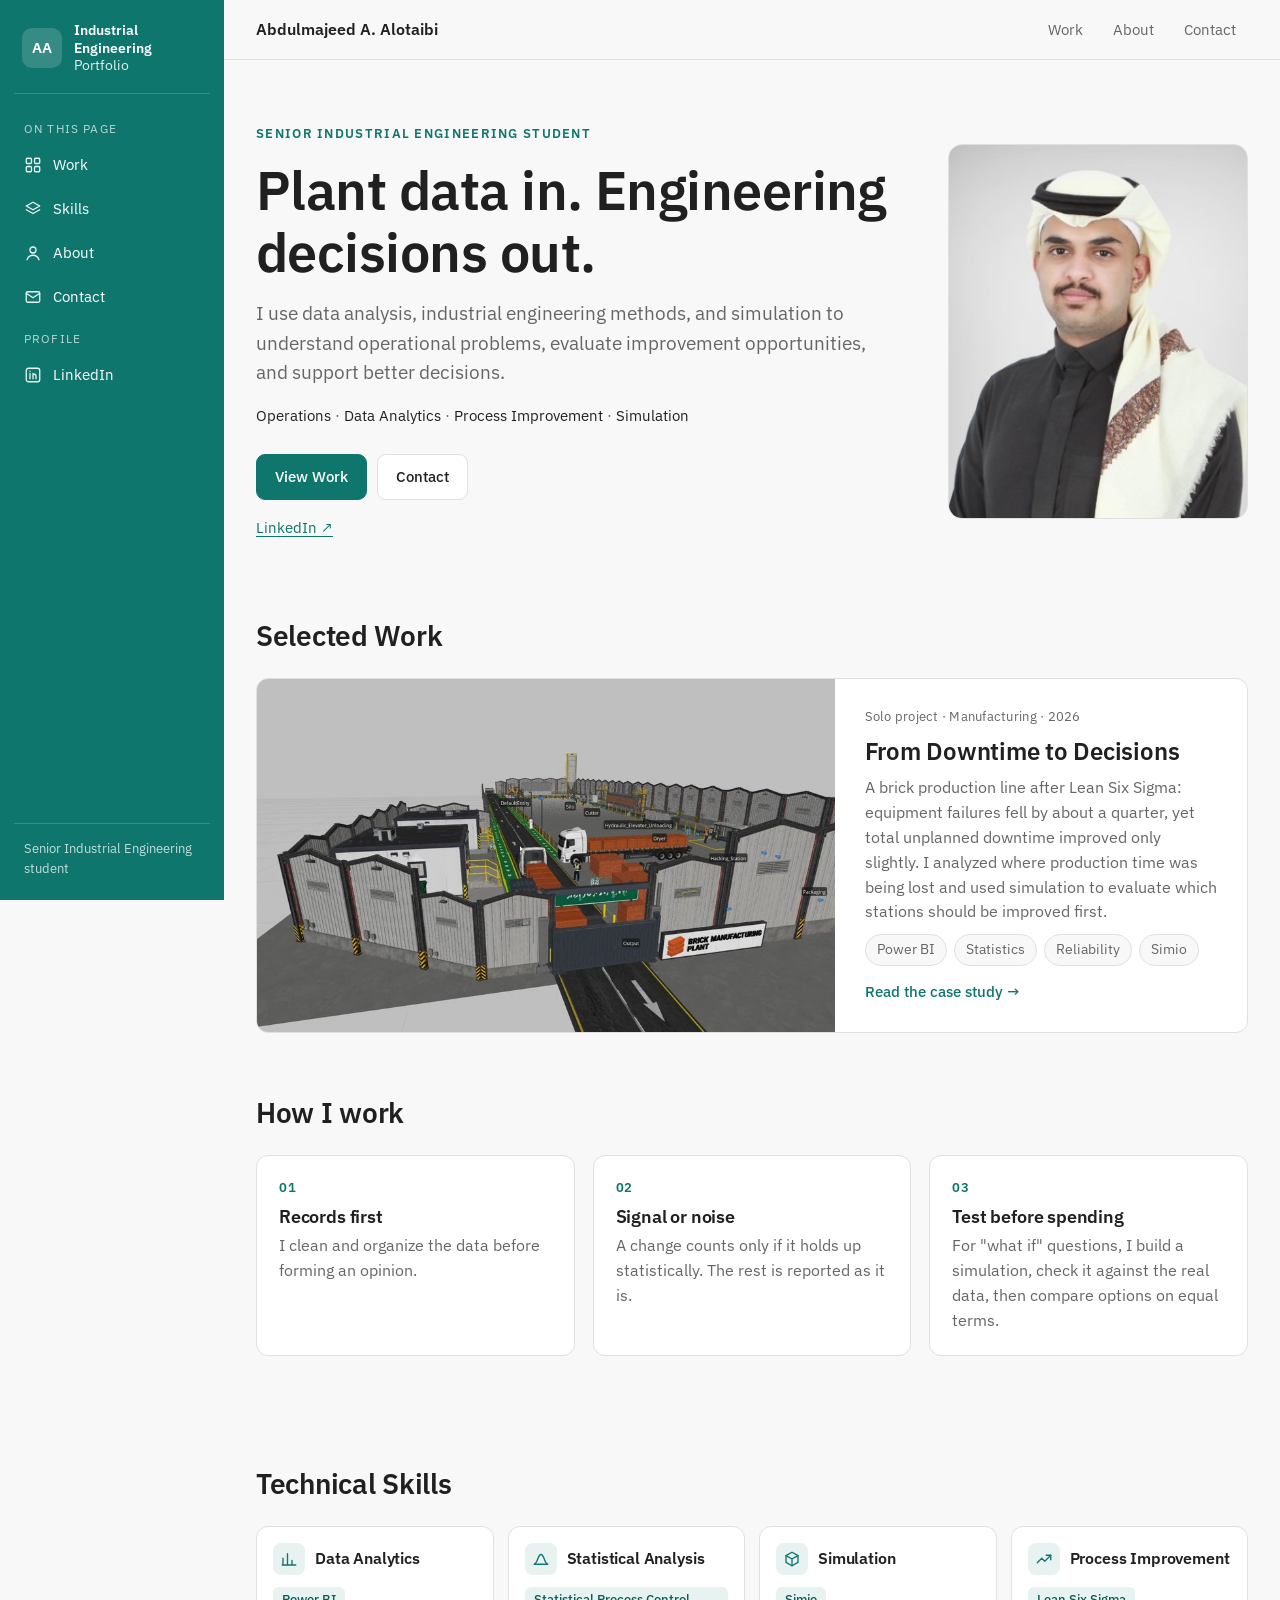
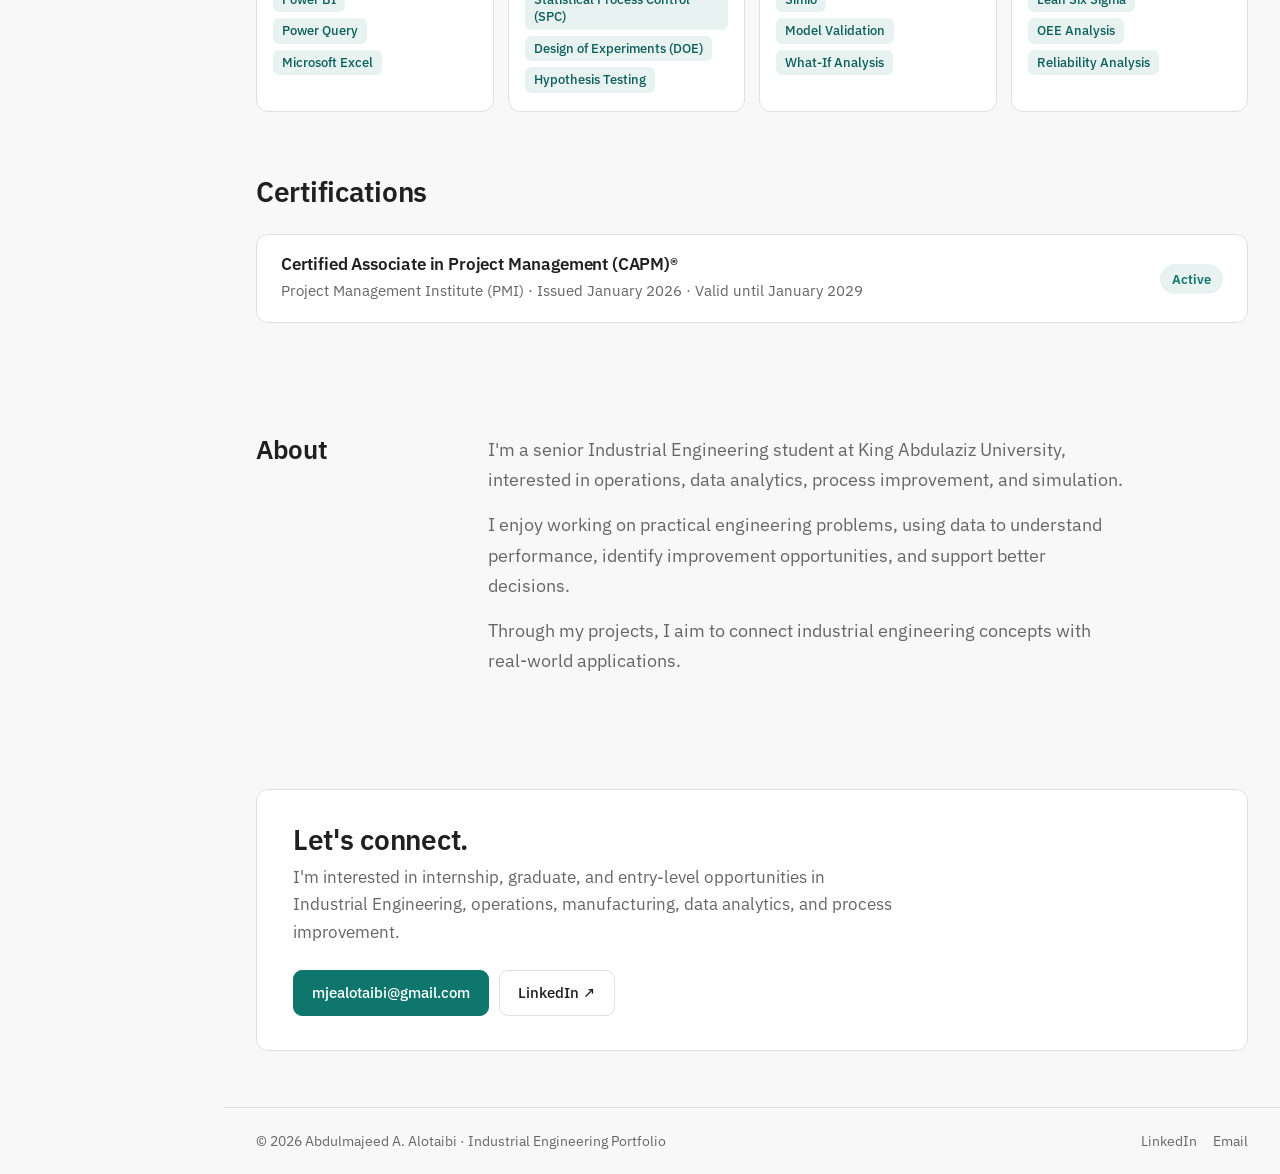
==== commit 07fdad94: "Add files via upload" ====
--- a/index.html
+++ b/index.html
@@ -3,13 +3,13 @@
 <head>
 <meta charset="utf-8">
 <meta name="viewport" content="width=device-width, initial-scale=1">
-<title>Abdulmajeed J. Alotaibi | Industrial Engineering Portfolio</title>
-<meta name="description" content="Portfolio of Abdulmajeed J. Alotaibi, a senior Industrial Engineering student using data analysis, industrial engineering methods and simulation to understand operational problems and support better decisions.">
-<meta name="author" content="Abdulmajeed J. Alotaibi">
+<title>Abdulmajeed A. Alotaibi | Industrial Engineering Portfolio</title>
+<meta name="description" content="Portfolio of Abdulmajeed A. Alotaibi, a senior Industrial Engineering student using data analysis, industrial engineering methods and simulation to understand operational problems and support better decisions.">
+<meta name="author" content="Abdulmajeed A. Alotaibi">
 <link rel="canonical" href="https://aa-alotaibi.github.io/">
 <meta property="og:type" content="website">
-<meta property="og:site_name" content="Abdulmajeed J. Alotaibi | Industrial Engineering Portfolio">
-<meta property="og:title" content="Abdulmajeed J. Alotaibi | Industrial Engineering Portfolio">
+<meta property="og:site_name" content="Abdulmajeed A. Alotaibi | Industrial Engineering Portfolio">
+<meta property="og:title" content="Abdulmajeed A. Alotaibi | Industrial Engineering Portfolio">
 <meta property="og:description" content="Plant data in. Engineering decisions out. Industrial engineering projects built on real data, statistics and simulation.">
 <meta property="og:url" content="https://aa-alotaibi.github.io/">
 <meta property="og:image" content="https://aa-alotaibi.github.io/projects/heavy-clay/img/og-image.jpg">
@@ -31,7 +31,7 @@
 
 <aside class="sidebar" id="sidebar" aria-label="Sidebar">
   <button class="sb-close" type="button" data-close-drawer aria-label="Close menu">Close ✕</button>
-  <a class="sb-id" href="#top" aria-label="Abdulmajeed J. Alotaibi, Industrial Engineering Portfolio: back to top">
+  <a class="sb-id" href="#top" aria-label="Abdulmajeed A. Alotaibi, Industrial Engineering Portfolio: back to top">
     <span class="sb-mono" aria-hidden="true">AA</span>
     <span class="sb-t"><b>Industrial Engineering</b>Portfolio</span>
   </a>
@@ -45,7 +45,6 @@
   <div class="sb-label">Profile</div>
   <ul class="sb-nav">
     <li><a href="https://www.linkedin.com/in/majalotaibi/" target="_blank" rel="noopener"><svg viewBox="0 0 24 24" aria-hidden="true"><rect x="3" y="3" width="18" height="18" rx="3"/><path d="M8 10v7M8 7v.01M12 17v-4a2 2 0 0 1 4 0v4M12 10v7"/></svg>LinkedIn<span class="sr-only"> (opens in a new tab)</span></a></li>
-    <li><a href="mailto:mjealotaibi@gmail.com"><svg viewBox="0 0 24 24" aria-hidden="true"><path d="M4 12h12M12 6l6 6-6 6"/></svg>Email</a></li>
   </ul>
   <div class="sb-foot">Senior Industrial Engineering student</div>
 </aside>
@@ -54,7 +53,7 @@
 <div class="main">
   <header class="topbar">
     <div class="in">
-      <a class="wordmark" href="#top">Abdulmajeed J. Alotaibi</a>
+      <a class="wordmark" href="#top">Abdulmajeed A. Alotaibi</a>
       <nav aria-label="Main">
         <ul class="topnav" data-spy>
           <li><a href="#work">Work</a></li>
@@ -81,7 +80,7 @@
           <p class="extra"><a href="https://www.linkedin.com/in/majalotaibi/" target="_blank" rel="noopener">LinkedIn ↗</a></p>
         </div>
         <figure class="portrait">
-          <img src="assets/img/profile.jpg" alt="Portrait of Abdulmajeed J. Alotaibi" width="320" height="400" fetchpriority="high">
+          <img src="assets/img/profile.jpg" alt="Portrait of Abdulmajeed A. Alotaibi" width="320" height="400" fetchpriority="high">
         </figure>
       </div>
     </section>
@@ -179,7 +178,7 @@
 
   <footer>
     <div class="wrap">
-      <span>© 2026 Abdulmajeed J. Alotaibi · Industrial Engineering Portfolio</span>
+      <span>© 2026 Abdulmajeed A. Alotaibi · Industrial Engineering Portfolio</span>
       <span class="links"><a href="https://www.linkedin.com/in/majalotaibi/" target="_blank" rel="noopener">LinkedIn</a><a href="mailto:mjealotaibi@gmail.com">Email</a></span>
     </div>
   </footer>
--- a/assets/css/style.css
+++ b/assets/css/style.css
@@ -1,4 +1,4 @@
-/* Abdulmajeed J. Alotaibi · Industrial Engineering Portfolio
+/* Abdulmajeed A. Alotaibi · Industrial Engineering Portfolio
    One accent colour (--primary), shared by buttons, sidebar, links, focus and active states. */
 :root{
   --primary:#0F766E;          /* the "View Work" teal: buttons, sidebar, links, active states */
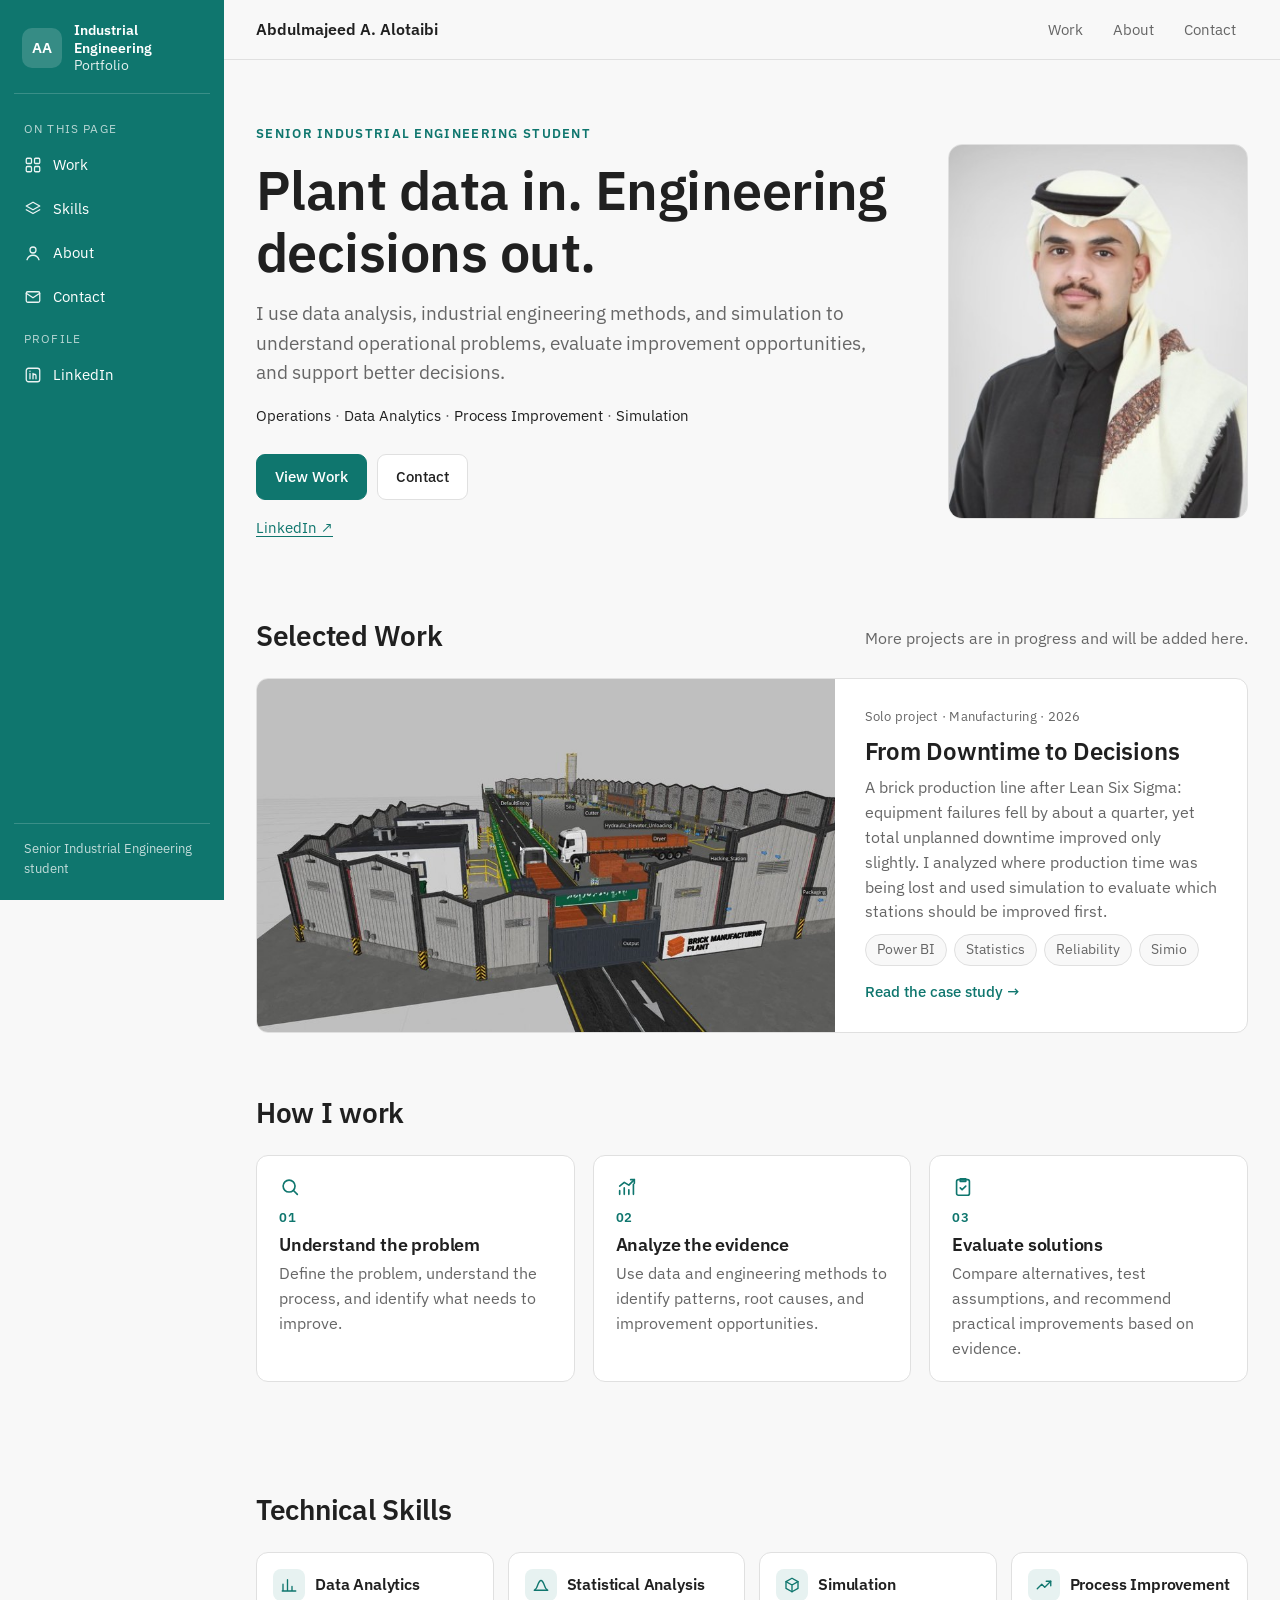
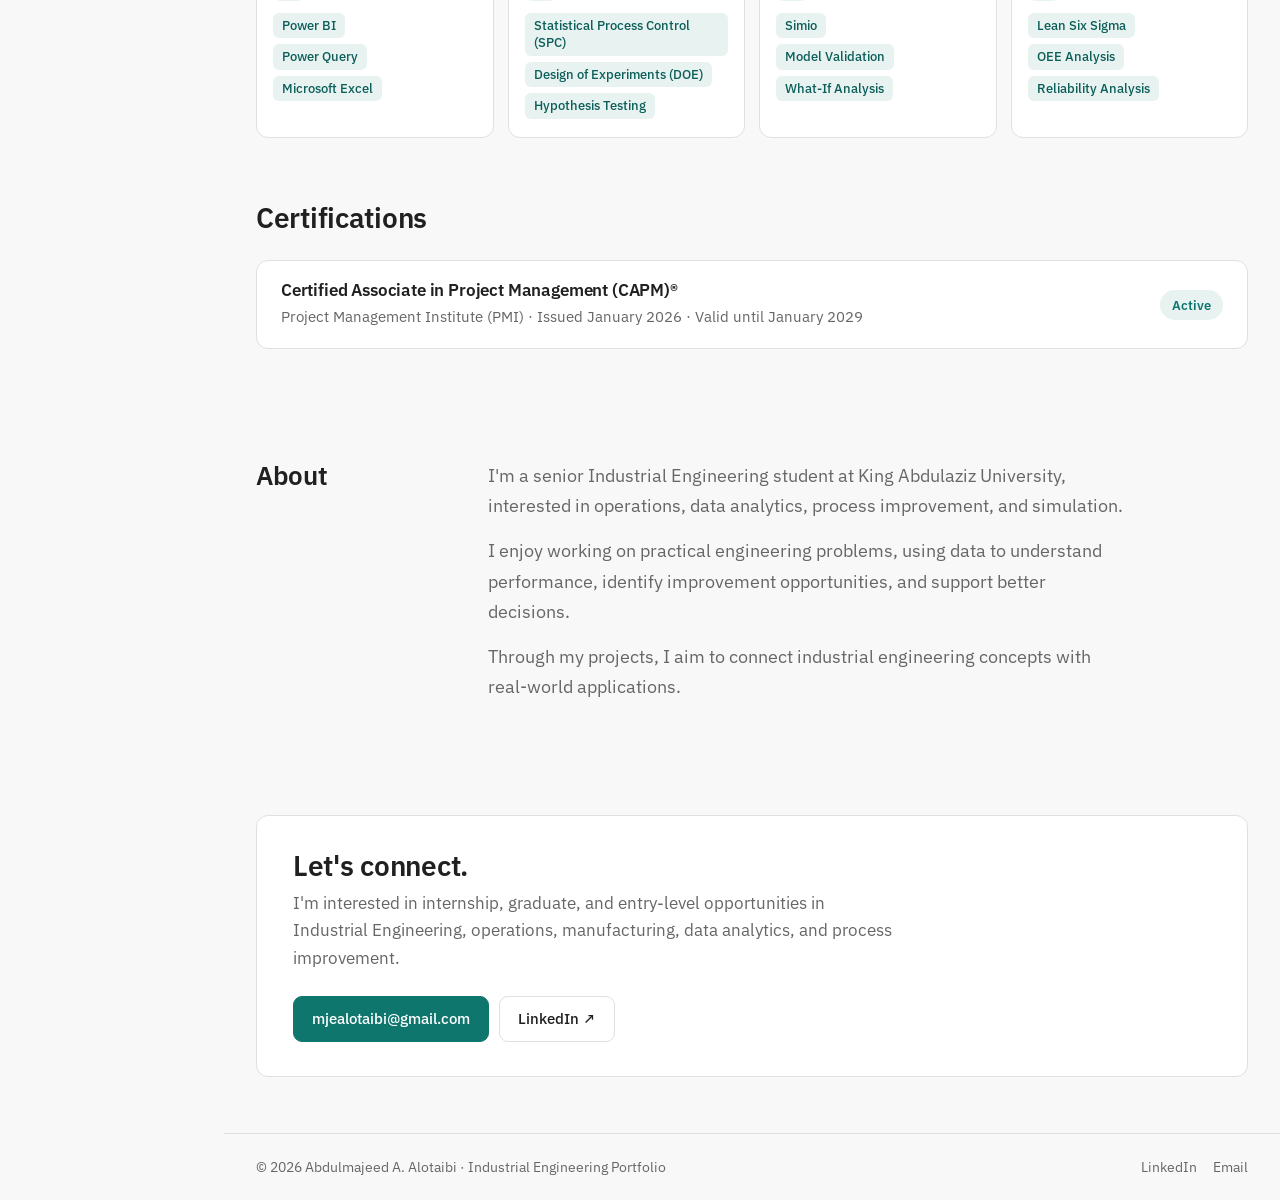
==== commit 8c693e34: "Add files via upload" ====
--- a/index.html
+++ b/index.html
@@ -87,7 +87,7 @@
 
     <section id="work" aria-labelledby="work-title">
       <div class="wrap">
-        <div class="sec-head"><h2 id="work-title">Selected Work</h2></div>
+        <div class="sec-head"><h2 id="work-title">Selected Work</h2><p>More projects are in progress and will be added here.</p></div>
         <a class="card work-card" href="projects/heavy-clay/index.html">
           <div class="shot"><img src="projects/heavy-clay/img/simio-facility-card.jpg" alt="3D Simio model of the heavy clay brick production line" width="960" height="540" loading="lazy"></div>
           <div class="body">
@@ -105,9 +105,21 @@
       <div class="wrap">
         <div class="sec-head"><h2 id="approach-title">How I work</h2></div>
         <div class="approach">
-          <div class="card"><div class="n">01</div><h3>Records first</h3><p>I clean and organize the data before forming an opinion.</p></div>
-          <div class="card"><div class="n">02</div><h3>Signal or noise</h3><p>A change counts only if it holds up statistically. The rest is reported as it is.</p></div>
-          <div class="card"><div class="n">03</div><h3>Test before spending</h3><p>For "what if" questions, I build a simulation, check it against the real data, then compare options on equal terms.</p></div>
+          <div class="card">
+            <svg class="ap-ico" viewBox="0 0 24 24" aria-hidden="true"><circle cx="11" cy="11" r="6.5"/><path d="m20 20-4.2-4.2"/></svg>
+            <div class="n">01</div><h3>Understand the problem</h3>
+            <p>Define the problem, understand the process, and identify what needs to improve.</p>
+          </div>
+          <div class="card">
+            <svg class="ap-ico" viewBox="0 0 24 24" aria-hidden="true"><path d="M4 20v-4M9 20v-7M14 20v-5M19 20V9"/><path d="m4 11 5-4 5 3 6-6"/><path d="M16 4h4v4"/></svg>
+            <div class="n">02</div><h3>Analyze the evidence</h3>
+            <p>Use data and engineering methods to identify patterns, root causes, and improvement opportunities.</p>
+          </div>
+          <div class="card">
+            <svg class="ap-ico" viewBox="0 0 24 24" aria-hidden="true"><rect x="5" y="4" width="14" height="17" rx="2"/><path d="M9 4V3h6v1M9 4h6v2H9z"/><path d="m9 13 2 2 4-4"/></svg>
+            <div class="n">03</div><h3>Evaluate solutions</h3>
+            <p>Compare alternatives, test assumptions, and recommend practical improvements based on evidence.</p>
+          </div>
         </div>
       </div>
     </section>
--- a/assets/css/style.css
+++ b/assets/css/style.css
@@ -104,9 +104,11 @@
 .more{margin-top:4px;font-size:15px;color:var(--primary);font-weight:500}
 
 .approach{display:grid;grid-template-columns:repeat(3,minmax(0,1fr));gap:18px}
-.approach .card{padding:22px}
+.approach .card{padding:20px 22px;transition:border-color var(--ease)}
+.approach .card:hover{border-color:var(--primary)}
+.ap-ico{display:block;width:22px;height:22px;fill:none;stroke:var(--primary);stroke-width:1.8;stroke-linecap:round;stroke-linejoin:round;margin-bottom:10px}
 .approach .n{font-size:13px;color:var(--primary);font-weight:600;letter-spacing:.06em}
-.approach h3{font-size:18px;margin:8px 0 6px}
+.approach h3{font-size:18px;margin:6px 0 6px}
 .approach p{color:var(--text-2);font-size:15.5px}
 
 /* Technical Skills: four equal cards (4 / 2 / 1 columns) */
